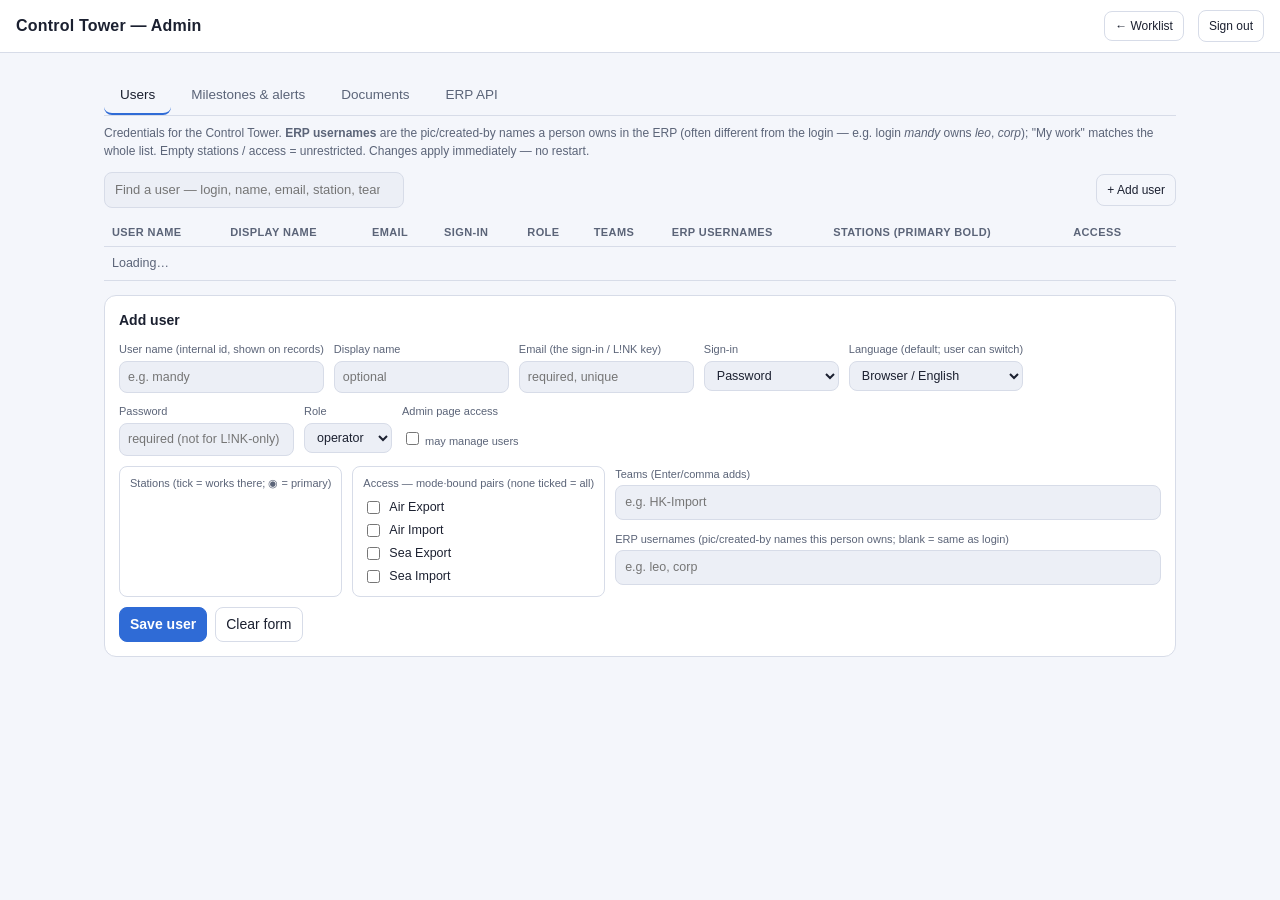
==== admin-ops.html @ be098634 "i18n: English + Simplified Chinese + Japanese UI; always-on ERP doc upload Add a no-build-step local" ====
<!doctype html>
<html lang="en">
<head>
<meta charset="utf-8">
<meta name="viewport" content="width=device-width,initial-scale=1">
<title>Admin — Control Tower</title>
<script>
// Apply the saved theme before paint (no flash). Absent = follow the device.
(function(){try{var t=localStorage.getItem('theme');if(t==='light'||t==='dark'){document.documentElement.setAttribute('data-theme',t);}}catch(e){}})();
</script>
<link rel="stylesheet" href="styles.css">
<style>
  .admwrap{max-width:1100px;margin:0 auto;padding:14px}
  table.usr{width:100%;border-collapse:collapse;font-size:12.5px;margin-top:10px}
  table.usr th{font-size:11px;text-transform:uppercase;letter-spacing:.4px;color:var(--mut);text-align:left;padding:6px 8px;border-bottom:1px solid var(--line)}
  table.usr td{padding:7px 8px;border-bottom:1px solid var(--line);vertical-align:top}
  table.usr tr:hover td{background:var(--panel2)}
  .tag{display:inline-block;border:1px solid var(--line);border-radius:20px;padding:0 7px;font-size:10.5px;color:var(--mut);margin:1px 2px 1px 0;white-space:nowrap}
  .tag.acc{color:var(--accent);border-color:var(--accent)}
  .tag.erp{color:var(--a);border-color:var(--a)}
  .editor{background:var(--panel);border:1px solid var(--line);border-radius:12px;padding:14px;margin-top:14px}
  .editor h3{margin:0 0 10px;font-size:14px}
  .frow{display:flex;gap:10px;flex-wrap:wrap;margin-bottom:10px}
  .fcol{display:flex;flex-direction:column;gap:3px}
  .fcol label{font-size:11px;color:var(--mut)}
  .fcol input,.fcol select{font-size:12.5px;padding:6px 8px}
  .grp{border:1px solid var(--line);border-radius:8px;padding:8px 10px;min-width:200px}
  .grp .gh{font-size:11px;color:var(--mut);margin-bottom:5px}
  .grp label.ck{display:flex;align-items:center;gap:6px;font-size:12.5px;padding:2px 0;cursor:pointer}
  .grp .prim{margin-left:auto;display:flex;align-items:center;gap:3px;font-size:10.5px;color:var(--mut)}
  .tagsin{display:flex;flex-wrap:wrap;gap:4px;align-items:center;border:1px solid var(--line);border-radius:8px;background:var(--panel2);padding:4px 6px;min-width:240px}
  .tagsin input{border:0;background:transparent;padding:3px;min-width:90px;flex:1}
  .tagsin .pchip .x{cursor:pointer}
  .hint{font-size:11px;color:var(--mut)}
  .warn{color:var(--a);font-size:11.5px}
  .errline{color:var(--r);font-size:12.5px;min-height:16px;margin-top:8px}
  .okline{color:var(--g);font-size:12.5px}
  .bar{display:flex;gap:8px;margin-top:10px;align-items:center}
  .rowact button{font-size:11px;padding:2px 8px}
  .tabbar{display:flex;gap:4px;border-bottom:1px solid var(--line);margin-top:10px}
  .tabbtn{background:transparent;border:0;border-bottom:2px solid transparent;color:var(--mut);padding:8px 16px;font-size:13.5px;cursor:pointer}
  .tabbtn:hover{color:var(--ink)}
  .tabbtn.on{color:var(--ink);border-bottom-color:var(--accent)}
  .toolbar{display:flex;align-items:center;gap:12px;margin:12px 0 2px;flex-wrap:wrap}
  .toolbar input{font-size:13px;padding:7px 10px;min-width:300px}
  .toolbar .count{font-size:12px;color:var(--mut)}
</style>
</head>
<body>
<header>
  <h1 id="appName">Control Tower — Admin</h1>
  <span class="spacer"></span>
  <span class="muted" id="whoami" style="font-size:12px"></span>
  <a href="index.html" class="ghost" style="text-decoration:none;border:1px solid var(--line);border-radius:8px;padding:5px 10px;font-size:12px;color:var(--ink)">← Worklist</a>
  <button class="ghost" id="logoutBtn" style="font-size:12px">Sign out</button>
</header>
<div class="admwrap">
  <div class="tabbar">
    <button class="tabbtn on" data-tab="users">Users</button>
    <button class="tabbtn" data-tab="milestones">Milestones &amp; alerts</button>
    <button class="tabbtn" data-tab="documents">Documents</button>
    <button class="tabbtn" data-tab="erp">ERP API</button>
  </div>

  <section id="tab-users" class="tabpane">
  <div class="muted" style="font-size:12px;margin-top:8px">
    Credentials for the Control Tower. <b>ERP usernames</b> are the pic/created-by names a person owns in the ERP
    (often different from the login — e.g. login <i>mandy</i> owns <i>leo</i>, <i>corp</i>); "My work" matches the whole list.
    Empty stations / access = unrestricted. Changes apply immediately — no restart.
  </div>
  <div class="toolbar">
    <input id="usrSearch" type="search" autocomplete="off" placeholder="Find a user — login, name, email, station, team, ERP name…">
    <span class="count" id="usrCount"></span>
    <button class="ghost" id="addUserBtn" style="font-size:12px;margin-left:auto">+ Add user</button>
  </div>
  <table class="usr" id="usrTable">
    <thead><tr>
      <th>User name</th><th>Display name</th><th>Email</th><th>Sign-in</th><th>Role</th><th>Teams</th>
      <th>ERP usernames</th><th>Stations (primary bold)</th><th>Access</th><th></th>
    </tr></thead>
    <tbody id="usrBody"><tr><td colspan="10" class="muted">Loading…</td></tr></tbody>
  </table>

  <div class="editor" id="editor">
    <h3 id="edTitle">Add user</h3>
    <div class="frow">
      <div class="fcol"><label>User name <span class="hint">(internal id, shown on records)</span></label><input id="fUser" autocomplete="off" placeholder="e.g. mandy"></div>
      <div class="fcol"><label>Display name</label><input id="fDisp" autocomplete="off" placeholder="optional"></div>
      <div class="fcol"><label>Email <span class="hint">(the sign-in / L!NK key)</span></label><input id="fEmail" type="email" autocomplete="off" placeholder="required, unique"></div>
      <div class="fcol"><label>Sign-in</label>
        <select id="fAuth"><option value="local">Password</option><option value="swivel">SWIVEL L!NK</option><option value="both">Password + L!NK</option></select>
      </div>
      <div class="fcol"><label>Language <span class="hint">(default; user can switch)</span></label>
        <select id="fLang"><option value="">Browser / English</option><option value="en">English</option><option value="zh-Hans">中文 (Simplified)</option><option value="ja">日本語</option></select>
      </div>
      <div class="fcol"><label>Password</label><input id="fPwd" type="password" autocomplete="new-password" placeholder="required (not for L!NK-only)"></div>
      <div class="fcol"><label>Role</label>
        <select id="fRole"><option value="operator">operator</option><option value="manager">manager</option><option value="admin">admin</option></select>
      </div>
      <div class="fcol"><label>Admin page access</label><label class="ck" style="margin-top:6px"><input type="checkbox" id="fAdmin"> may manage users</label></div>
    </div>
    <div class="frow">
      <div class="grp" id="gStations"><div class="gh">Stations (tick = works there; ◉ = primary)</div></div>
      <div class="grp"><div class="gh">Access — mode·bound pairs <span class="hint">(none ticked = all)</span></div>
        <label class="ck"><input type="checkbox" class="acc" value="Air-Export"> Air Export</label>
        <label class="ck"><input type="checkbox" class="acc" value="Air-Import"> Air Import</label>
        <label class="ck"><input type="checkbox" class="acc" value="Sea-Export"> Sea Export</label>
        <label class="ck"><input type="checkbox" class="acc" value="Sea-Import"> Sea Import</label>
      </div>
      <div class="fcol" style="flex:1;min-width:260px">
        <label>Teams <span class="hint">(Enter/comma adds)</span></label>
        <div class="tagsin" id="tTeams"><input placeholder="e.g. HK-Import"></div>
        <label style="margin-top:8px">ERP usernames <span class="hint">(pic/created-by names this person owns; blank = same as login)</span></label>
        <div class="tagsin" id="tErp"><input placeholder="e.g. leo, corp"></div>
        <div class="warn" id="erpWarn"></div>
      </div>
    </div>
    <div class="bar">
      <button class="primary" id="saveBtn">Save user</button>
      <button class="ghost" id="resetBtn">Clear form</button>
      <span class="errline" id="edErr"></span>
    </div>
  </div>
  </section>

  <section id="tab-milestones" class="tabpane" style="display:none">
  <div class="editor" id="msSection">
    <h3>Milestones &amp; alerts</h3>
    <div class="muted" style="font-size:12px;margin-bottom:8px">
      These definitions drive the traffic lights (Green / Amber / Red) every operator sees on the worklist and
      shipment drawer — the <b>Alert timing</b> decides when a pending milestone turns Amber/Red.
      <b>baseline</b> = expected window from 3-yr lane history; <b>fixed</b> = a hard offset from an anchor
      date field (e.g. 3 days before <i>onboard1</i>); <b>none</b> = no time alert (Green until missed outright).
      Changes apply to each shipment at its <b>next evaluation run</b> (Air ~2 h, Sea 3×/day, or a manual
      <code>seed-alerts.ps1</code> re-run) — already-painted lights update then, for all users.
    </div>
    <div class="frow">
      <div class="fcol"><label>Mode</label>
        <select id="msfMode"><option value="">All</option><option>Sea</option><option>Air</option></select></div>
      <div class="fcol"><label>Bound</label>
        <select id="msfBound"><option value="">All</option><option>Export</option><option>Import</option></select></div>
    </div>
    <table class="usr" id="msTable">
      <thead><tr>
        <th>Seq</th><th>Code</th><th>Name</th><th>Mode</th><th>Bound</th><th>Phase</th><th>Alert timing</th><th>Active</th><th></th>
      </tr></thead>
      <tbody id="msBody"><tr><td colspan="9" class="muted">Loading…</td></tr></tbody>
    </table>

    <div class="editor" style="margin-top:12px" id="msEditor">
      <h3 id="msTitle">Add milestone</h3>
      <div class="frow">
        <div class="fcol"><label>Code</label><input id="mCode" autocomplete="off" placeholder="e.g. M5, A3" style="width:90px"></div>
        <div class="fcol"><label>Bound</label><select id="mBound"><option>Export</option><option>Import</option></select></div>
        <div class="fcol"><label>Mode</label><select id="mMode"><option>Sea</option><option>Air</option><option>Both</option></select></div>
        <div class="fcol" style="flex:1;min-width:200px"><label>Name (shown to operators)</label><input id="mName" autocomplete="off" placeholder="e.g. Customs Clearance"></div>
        <div class="fcol"><label>Seq</label><input id="mSeq" autocomplete="off" placeholder="1" style="width:60px"></div>
        <div class="fcol"><label>Phase anchor</label>
          <select id="mAnchor"><option>booking</option><option>etd</option><option>atd</option><option>eta</option><option>delivery</option></select></div>
        <div class="fcol"><label>Active</label><label class="ck" style="margin-top:6px"><input type="checkbox" id="mActive" checked> evaluated</label></div>
      </div>
      <div class="frow">
        <div class="fcol"><label>Alert timing</label>
          <select id="mSlaType"><option value="baseline">baseline (lane history)</option><option value="fixed">fixed offset</option><option value="none">none</option></select></div>
        <div class="fcol msfix"><label>Offset</label><input id="mOffVal" autocomplete="off" placeholder="3" style="width:60px"></div>
        <div class="fcol msfix"><label>Unit</label><select id="mOffUnit"><option>day</option><option>hour</option></select></div>
        <div class="fcol msfix"><label>Direction</label><select id="mDir"><option>before</option><option>after</option></select></div>
        <div class="fcol msfix"><label>Anchor field</label><input id="mSlaAnchor" autocomplete="off" placeholder="e.g. atd_date, onboard1"></div>
      </div>
      <div class="frow">
        <div class="fcol" style="flex:1;min-width:300px"><label>Qualify rule (JSON — when this milestone applies; blank = always)</label>
          <textarea id="mQual" rows="2" spellcheck="false" style="font-family:monospace;font-size:11.5px"></textarea></div>
        <div class="fcol" style="flex:1;min-width:300px"><label>Complete rule (JSON — what auto-closes it; blank = evidence only)</label>
          <textarea id="mComp" rows="2" spellcheck="false" style="font-family:monospace;font-size:11.5px"></textarea></div>
      </div>
      <div class="hint">Rule JSON: <code>{"op":"AND|OR","conds":[{"kind":"field_notnull","field":"…"} | {"kind":"field_eq","field":"…","value":"…"} | {"kind":"field_in","field":"…","set":[…]} | {"kind":"evidence"} | {"kind":"mode_eq","value":"Sea"}]}</code> — leave unchanged unless you know the ERP columns.</div>
      <div class="bar">
        <button class="primary" id="msSaveBtn">Save milestone</button>
        <button class="ghost" id="msResetBtn">Clear form</button>
        <span class="errline" id="msErr"></span>
      </div>
    </div>
  </div>
  </section>

  <section id="tab-documents" class="tabpane" style="display:none">
  <div class="editor" id="docSection">
    <h3>Documents &amp; alerts</h3>
    <div class="muted" style="font-size:12px;margin-bottom:8px">
      Each row is an <b>ERP document type</b> that, when uploaded against a shipment, clears a milestone alert.
      The <b>Document type</b> must match the <b>ERP Document Type code exactly</b> (e.g. <code>BOOKING</code>,
      <code>HBL</code>, <code>INVOICE</code>) — it is sent verbatim to the ERP on upload, and it is the value
      shown in the worklist drawer's <i>Upload</i> dropdown. <b>Clears milestone</b> is which alert turns green.
      Changes apply immediately — no restart.
    </div>
    <table class="usr" id="docTable">
      <thead><tr>
        <th>Document type (ERP code)</th><th>Clears milestone</th><th>Bound</th><th>Module</th><th>Active</th><th></th>
      </tr></thead>
      <tbody id="docBody"><tr><td colspan="6" class="muted">Loading…</td></tr></tbody>
    </table>

    <div class="editor" style="margin-top:12px" id="docEditor">
      <h3 id="docTitle">Add document type</h3>
      <div class="frow">
        <div class="fcol" style="min-width:220px"><label>Document type (must match the ERP code)</label><input id="dDoctype" autocomplete="off" placeholder="e.g. BOOKING, HBL, INVOICE"></div>
        <div class="fcol" style="min-width:260px"><label>Clears milestone</label><select id="dMilestone"></select></div>
        <div class="fcol"><label>Module</label><select id="dModule"><option value="">any</option><option>SEA</option><option>AIR</option></select></div>
        <div class="fcol"><label>Active</label><label class="ck" style="margin-top:6px"><input type="checkbox" id="dActive" checked> in use</label></div>
      </div>
      <div class="hint">The milestone list is bound to the alert you pick (its bound — Export/Import — is taken from the milestone).</div>
      <div class="bar">
        <button class="primary" id="docSaveBtn">Save document type</button>
        <button class="ghost" id="docResetBtn">Clear form</button>
        <span class="errline" id="docErr"></span>
      </div>
    </div>
  </div>
  </section>

  <section id="tab-erp" class="tabpane" style="display:none">
  <div class="editor" id="erpSection">
    <h3>ERP API identity</h3>
    <div class="muted" style="font-size:12px;margin-bottom:8px">
      Codes sent to the Swivel ERP on every <b>Save data to ERP</b> / document call.
      <b>Party group code</b> is the company/customer code (e.g. <code>DEV</code>) — required by the ERP.
      <b>Forwarder code</b> is the office <i>owncode</i> the data belongs to (where it goes, e.g. <code>S0001</code>=HKG);
      this is the fallback — each station's real owncode is resolved automatically from the ERP when available.
      The bearer token is <b>not</b> here (it stays in the server config). Changes apply immediately — no restart.
    </div>
    <div class="frow">
      <div class="fcol" style="min-width:200px"><label>Party group code (company)</label><input id="ePartyGroup" autocomplete="off" placeholder="e.g. DEV"></div>
      <div class="fcol" style="min-width:240px"><label>Forwarder code (fallback owncode)</label><input id="eForwarder" autocomplete="off" placeholder="e.g. S0001"></div>
    </div>
    <div class="bar">
      <button class="primary" id="erpSaveBtn">Save ERP settings</button>
      <span class="errline" id="erpErr"></span>
    </div>
  </div>
  </section>
</div>
<script>
'use strict';
const $ = s => document.querySelector(s);
const esc = s => ('' + (s ?? '')).replace(/[&<>"]/g, m => ({ '&': '&amp;', '<': '&lt;', '>': '&gt;', '"': '&quot;' }[m]));
const arr = v => Array.isArray(v) ? v : (v == null ? [] : [v]);
let ME = null, USERS = [], STATIONS = [], editing = '';

async function api(path, opts) {
  opts = opts || {}; opts.cache = 'no-store';
  if (opts.body && typeof opts.body !== 'string') { opts.body = JSON.stringify(opts.body); opts.headers = Object.assign({ 'Content-Type': 'application/json' }, opts.headers || {}); }
  const r = await fetch(path, opts);
  if (r.status === 401) { location.href = 'login.html'; return new Promise(() => {}); }
  return r.json();
}

// tags input: chips + free-text entry (Enter / comma); returns current values via .get()
function tagsInput(rootSel, onChange) {
  const root = $(rootSel), inp = root.querySelector('input');
  let vals = [];
  const draw = () => {
    root.querySelectorAll('.pchip').forEach(c => c.remove());
    vals.forEach(v => {
      const ch = document.createElement('span'); ch.className = 'pchip'; ch.innerHTML = esc(v) + '<span class="x" title="remove">✕</span>';
      ch.querySelector('.x').onclick = () => { vals = vals.filter(x => x !== v); draw(); if (onChange) onChange(); };
      root.insertBefore(ch, inp);
    });
  };
  const add = raw => { raw.split(',').forEach(t => { t = t.trim(); if (t && !vals.some(v => v.toLowerCase() === t.toLowerCase())) vals.push(t); }); inp.value = ''; draw(); if (onChange) onChange(); };
  inp.addEventListener('keydown', e => {
    if (e.key === 'Enter' || e.key === ',') { e.preventDefault(); add(inp.value); }
    else if (e.key === 'Backspace' && !inp.value && vals.length) { vals = vals.slice(0, -1); draw(); if (onChange) onChange(); }
  });
  inp.addEventListener('blur', () => { if (inp.value.trim()) add(inp.value); });
  return { get: () => vals.slice(), set: v => { vals = arr(v).slice(); draw(); } };
}
let tTeams, tErp;

function buildStations() {
  const g = $('#gStations');
  g.querySelectorAll('label.ck').forEach(l => l.remove());
  STATIONS.forEach(s => {
    const l = document.createElement('label'); l.className = 'ck';
    l.innerHTML = '<input type="checkbox" class="stck" value="' + esc(s.code) + '"> ' + esc(s.code) + ' · ' + esc(s.name || s.code) +
      '<span class="prim"><input type="radio" name="prim" value="' + esc(s.code) + '" disabled> primary</span>';
    g.appendChild(l);
    const ck = l.querySelector('.stck'), rd = l.querySelector('input[type=radio]');
    ck.onchange = () => {
      rd.disabled = !ck.checked;
      if (!ck.checked && rd.checked) { rd.checked = false; const first = g.querySelector('.stck:checked'); if (first) g.querySelector('input[type=radio][value="' + first.value + '"]').checked = true; }
      if (ck.checked && !g.querySelector('input[type=radio]:checked')) rd.checked = true;
    };
  });
}
function pickedStations() { return [...document.querySelectorAll('#gStations .stck:checked')].map(c => c.value); }
function pickedPrimary() { const r = document.querySelector('#gStations input[type=radio]:checked'); return r ? r.value : ''; }
function pickedAccess() { return [...document.querySelectorAll('.acc:checked')].map(c => c.value); }

function warnDupErp() {
  const mine = tErp.get().map(v => v.toLowerCase());
  const clashes = [];
  USERS.forEach(u => { if (u.username === editing) return;
    arr(u.erpUsers).forEach(a => { if (mine.includes(('' + a).toLowerCase())) clashes.push(a + ' (→ ' + u.username + ')'); }); });
  $('#erpWarn').textContent = clashes.length ? '⚠ already claimed: ' + clashes.join(', ') + ' — both users will see those shipments' : '';
}

function fillForm(u) {
  editing = u ? u.username : '';
  $('#edTitle').textContent = u ? 'Edit user — ' + u.username : 'Add user';
  $('#fUser').value = u ? u.username : ''; $('#fUser').disabled = !!u;
  $('#fDisp').value = u ? (u.displayName || '') : '';
  $('#fEmail').value = u ? (u.email || '') : '';
  $('#fAuth').value = u ? (u.authProvider || 'local') : 'local';
  $('#fLang').value = u ? (u.language || '') : '';
  $('#fPwd').value = ''; $('#fPwd').placeholder = u ? 'leave blank to keep' : 'required (not for L!NK-only)';
  $('#fRole').value = u ? (u.role || 'operator') : 'operator';
  $('#fAdmin').checked = u ? !!u.admin : false;
  document.querySelectorAll('#gStations .stck').forEach(c => { c.checked = u ? arr(u.stations).includes(c.value) : false; c.dispatchEvent(new Event('change')); });
  const prim = u ? (u.primaryStation || '') : '';
  document.querySelectorAll('#gStations input[type=radio]').forEach(r => { r.checked = (r.value === prim) && !r.disabled; });
  document.querySelectorAll('.acc').forEach(c => c.checked = u ? arr(u.access).includes(c.value) : false);
  tTeams.set(u ? arr(u.teams) : []);
  tErp.set(u ? arr(u.erpUsers) : []);
  warnDupErp(); $('#edErr').textContent = '';
}

function userMatches(u, q) {
  return [u.username, u.displayName, u.email, u.role, u.primaryStation]
    .concat(arr(u.stations), arr(u.teams), arr(u.erpUsers))
    .some(v => ('' + (v || '')).toLowerCase().includes(q));
}
function renderTable() {
  const tb = $('#usrBody'); tb.innerHTML = '';
  const q = ($('#usrSearch').value || '').trim().toLowerCase();
  const rows = q ? USERS.filter(u => userMatches(u, q)) : USERS;
  $('#usrCount').textContent = !USERS.length ? '' : (q ? rows.length + ' of ' + USERS.length + ' users' : USERS.length + ' user' + (USERS.length === 1 ? '' : 's'));
  if (!USERS.length) { tb.innerHTML = '<tr><td colspan="10" class="muted">No users yet — add the first (admin) user below.</td></tr>'; return; }
  if (!rows.length) { tb.innerHTML = '<tr><td colspan="10" class="muted">No users match “' + esc(q) + '”.</td></tr>'; return; }
  rows.forEach(u => {
    const tr = document.createElement('tr');
    const sts = arr(u.stations).map(s => s === u.primaryStation ? '<b>' + esc(s) + '</b>' : esc(s)).join(' · ') || '<span class="muted">all</span>';
    const acc = arr(u.access).map(a => '<span class="tag acc">' + esc(a) + '</span>').join('') || '<span class="muted">all</span>';
    const tms = arr(u.teams).map(t => '<span class="tag">' + esc(t) + '</span>').join('') || '—';
    const erp = arr(u.erpUsers).map(t => '<span class="tag erp">' + esc(t) + '</span>').join('') || '<span class="muted">= login</span>';
    const ap = (u.authProvider || 'local'); const apLbl = ap === 'swivel' ? 'L!NK' : (ap === 'both' ? 'Pwd+L!NK' : 'Password');
    tr.innerHTML = '<td><b>' + esc(u.username) + '</b>' + (u.admin ? ' <span class="tag acc">admin-ui</span>' : '') + '</td>' +
      '<td>' + esc(u.displayName || '') + '</td><td>' + esc(u.email || '') + '</td>' +
      '<td><span class="tag">' + esc(apLbl) + '</span></td><td>' + esc(u.role || '') + '</td>' +
      '<td>' + tms + '</td><td>' + erp + '</td><td>' + sts + '</td><td>' + acc + '</td>' +
      '<td class="rowact"><button class="ghost ed">Edit</button> <button class="ghost del">Delete</button></td>';
    tr.querySelector('.ed').onclick = () => { fillForm(u); $('#editor').scrollIntoView({ behavior: 'smooth' }); };
    tr.querySelector('.del').onclick = async () => {
      if (!confirm('Delete user "' + u.username + '"?')) return;
      const r = await api('/api-ops/admin/user-delete', { method: 'POST', body: { username: u.username } });
      if (r.error) { $('#edErr').textContent = r.error; return; }
      load();
    };
    tb.appendChild(tr);
  });
}

async function save() {
  $('#edErr').textContent = '';
  const body = {
    username: $('#fUser').value.trim(), displayName: $('#fDisp').value.trim(), email: $('#fEmail').value.trim(),
    password: $('#fPwd').value, role: $('#fRole').value, admin: $('#fAdmin').checked, authProvider: $('#fAuth').value, language: $('#fLang').value,
    teams: tTeams.get(), stations: pickedStations(), primaryStation: pickedPrimary(),
    access: pickedAccess(), erpUsers: tErp.get()
  };
  if (!body.username) { $('#edErr').textContent = 'User name required'; return; }
  if (!body.email) { $('#edErr').textContent = 'Email required (it is the sign-in key)'; return; }
  const r = await api('/api-ops/admin/users', { method: 'POST', body });
  if (r.error) { $('#edErr').textContent = r.error; return; }
  $('#edErr').innerHTML = '<span class="okline">✓ saved</span>';
  fillForm(null); load();
}

async function load() {
  const d = await api('/api-ops/admin/users');
  if (d.error) { $('#usrBody').innerHTML = '<tr><td colspan="10" class="muted">' + esc(d.error) + '</td></tr>'; return; }
  USERS = arr(d.users); renderTable(); warnDupErp();
}

function switchTab(name) {
  document.querySelectorAll('.tabpane').forEach(p => p.style.display = (p.id === 'tab-' + name) ? '' : 'none');
  document.querySelectorAll('.tabbtn').forEach(b => b.classList.toggle('on', b.dataset.tab === name));
}

/* ---------- ERP API identity (erp-api-map.json scalars) ---------- */
async function loadErp() {
  const d = await api('/api-ops/admin/erp-settings');
  if (d.error) { $('#erpErr').textContent = d.error; return; }
  $('#ePartyGroup').value = d.partyGroupCode || '';
  $('#eForwarder').value = d.forwarderCode || '';
}
async function saveErp() {
  $('#erpErr').textContent = '';
  const body = { partyGroupCode: $('#ePartyGroup').value.trim(), forwarderCode: $('#eForwarder').value.trim() };
  if (!body.partyGroupCode) { $('#erpErr').textContent = 'Party group code is required.'; return; }
  const r = await api('/api-ops/admin/erp-settings', { method: 'POST', body });
  if (r.error) { $('#erpErr').textContent = r.error; return; }
  $('#erpErr').innerHTML = '<span class="okline">✓ saved</span>';
}

/* ---------- milestones & alerts (milestone_def editor) ---------- */
let MS = [], msEditing = null;   // msEditing = {code,bound} when editing an existing row

function slaText(m) {
  if (m.sla_type === 'fixed') return (m.sla_offset_val || '?') + ' ' + (m.sla_offset_unit || 'day') + '(s) ' + (m.sla_direction || '') + ' ' + (m.sla_anchor || '');
  if (m.sla_type === 'none') return 'none';
  return 'baseline (lane history)';
}
function syncSlaFields() {
  const fixed = $('#mSlaType').value === 'fixed';
  document.querySelectorAll('.msfix').forEach(c => c.style.display = fixed ? '' : 'none');
}
function renderMsTable() {
  const tb = $('#msBody'); tb.innerHTML = '';
  const fm = $('#msfMode').value, fb = $('#msfBound').value;
  const rows = MS.filter(m => (!fm || m.mode === fm || m.mode === 'Both') && (!fb || m.bound === fb));
  if (!rows.length) { tb.innerHTML = '<tr><td colspan="9" class="muted">No milestones' + (MS.length ? ' match the filter' : ' yet — run seed-milestone-config.ps1 or add one below') + '.</td></tr>'; return; }
  rows.forEach(m => {
    const tr = document.createElement('tr');
    tr.innerHTML = '<td>' + m.seq + '</td><td><b>' + esc(m.milestone_code) + '</b></td><td>' + esc(m.name) + '</td>' +
      '<td>' + esc(m.mode) + '</td><td>' + esc(m.bound) + '</td><td>' + esc(m.phase_anchor) + '</td>' +
      '<td>' + esc(slaText(m)) + '</td>' +
      '<td>' + (m.active ? '✓' : '<span class="muted">off</span>') + '</td>' +
      '<td class="rowact"><button class="ghost ed">Edit</button> <button class="ghost del">Delete</button></td>';
    tr.querySelector('.ed').onclick = () => { fillMsForm(m); $('#msEditor').scrollIntoView({ behavior: 'smooth' }); };
    tr.querySelector('.del').onclick = async () => {
      if (!confirm('Delete milestone ' + m.milestone_code + ' (' + m.bound + ')? Shipments stop tracking it at their next evaluation.')) return;
      const r = await api('/api-ops/admin/milestone-delete', { method: 'POST', body: { code: m.milestone_code, bound: m.bound } });
      if (r.error) { $('#msErr').textContent = r.error; return; }
      loadMs();
    };
    tb.appendChild(tr);
  });
}
function fillMsForm(m) {
  msEditing = m ? { code: m.milestone_code, bound: m.bound } : null;
  $('#msTitle').textContent = m ? 'Edit milestone — ' + m.milestone_code + ' (' + m.bound + ')' : 'Add milestone';
  $('#mCode').value = m ? m.milestone_code : ''; $('#mCode').disabled = !!m;
  $('#mBound').value = m ? m.bound : 'Export'; $('#mBound').disabled = !!m;
  $('#mMode').value = m ? (m.mode || 'Sea') : 'Sea';
  $('#mName').value = m ? (m.name || '') : '';
  $('#mSeq').value = m ? m.seq : '';
  $('#mAnchor').value = m ? (m.phase_anchor || 'etd') : 'etd';
  $('#mActive').checked = m ? !!m.active : true;
  $('#mSlaType').value = m ? (m.sla_type || 'baseline') : 'baseline';
  $('#mOffVal').value = m && m.sla_offset_val != null ? m.sla_offset_val : '';
  $('#mOffUnit').value = m && m.sla_offset_unit ? m.sla_offset_unit : 'day';
  $('#mDir').value = m && m.sla_direction ? m.sla_direction : 'before';
  $('#mSlaAnchor').value = m && m.sla_anchor ? m.sla_anchor : '';
  $('#mQual').value = m ? (m.qualify_rule || '') : '';
  $('#mComp').value = m ? (m.complete_rule || '') : '';
  syncSlaFields(); $('#msErr').textContent = '';
}
async function saveMs() {
  $('#msErr').textContent = '';
  const body = {
    code: $('#mCode').value.trim(), bound: $('#mBound').value, mode: $('#mMode').value,
    name: $('#mName').value.trim(), seq: $('#mSeq').value.trim(), anchor: $('#mAnchor').value,
    slaType: $('#mSlaType').value, slaOffsetVal: $('#mOffVal').value.trim(), slaOffsetUnit: $('#mOffUnit').value,
    slaDirection: $('#mDir').value, slaAnchor: $('#mSlaAnchor').value.trim(),
    qualifyRule: $('#mQual').value.trim(), completeRule: $('#mComp').value.trim(),
    active: $('#mActive').checked
  };
  if (!body.code) { $('#msErr').textContent = 'Code required'; return; }
  if (!body.name) { $('#msErr').textContent = 'Name required'; return; }
  const r = await api('/api-ops/admin/milestones', { method: 'POST', body });
  if (r.error) { $('#msErr').textContent = r.error; return; }
  $('#msErr').innerHTML = '<span class="okline">✓ saved — applies at the next evaluation run</span>';
  fillMsForm(null); loadMs();
}
async function loadMs() {
  const d = await api('/api-ops/admin/milestones');
  if (d.error) { $('#msBody').innerHTML = '<tr><td colspan="9" class="muted">' + esc(d.error) + '</td></tr>'; return; }
  MS = arr(d.milestones); renderMsTable();
}

/* ---------- documents (milestone_evidence_map pic_doctype editor) ---------- */
let DOCS = [], DOCMS = [], docEditing = 0;   // docEditing = row id when editing an existing doc type

function docMsLabel(m) { return m.milestone_code + ' · ' + (m.bound || '') + (m.mode && m.mode !== 'Both' ? ' · ' + m.mode : '') + ' — ' + (m.name || ''); }
function fillDocMsOptions() {
  const sel = $('#dMilestone'); sel.innerHTML = '';
  DOCMS.forEach(m => { const o = document.createElement('option'); o.value = m.milestone_code + '|' + m.bound; o.textContent = docMsLabel(m); sel.appendChild(o); });
}
function renderDocTable() {
  const tb = $('#docBody'); tb.innerHTML = '';
  if (!DOCS.length) { tb.innerHTML = '<tr><td colspan="6" class="muted">No document types yet — add one below so operators can upload it to clear an alert.</td></tr>'; return; }
  DOCS.forEach(d => {
    const m = DOCMS.find(x => x.milestone_code === d.milestone_code && x.bound === d.bound);
    const tr = document.createElement('tr');
    tr.innerHTML = '<td><b>' + esc(d.match_value) + '</b></td>' +
      '<td>' + esc(d.milestone_code) + (m ? ' · ' + esc(m.name) : '') + '</td>' +
      '<td>' + esc(d.bound) + '</td>' +
      '<td>' + (d.module_match ? esc(d.module_match) : '<span class="muted">any</span>') + '</td>' +
      '<td>' + (d.active ? '✓' : '<span class="muted">off</span>') + '</td>' +
      '<td class="rowact"><button class="ghost ed">Edit</button> <button class="ghost del">Delete</button></td>';
    tr.querySelector('.ed').onclick = () => { fillDocForm(d); $('#docEditor').scrollIntoView({ behavior: 'smooth' }); };
    tr.querySelector('.del').onclick = async () => {
      if (!confirm('Delete document type "' + d.match_value + '"? Uploading it will no longer clear ' + d.milestone_code + '.')) return;
      const r = await api('/api-ops/admin/evidence-delete', { method: 'POST', body: { id: d.id } });
      if (r.error) { $('#docErr').textContent = r.error; return; }
      loadDocs();
    };
    tb.appendChild(tr);
  });
}
function fillDocForm(d) {
  docEditing = d ? d.id : 0;
  $('#docTitle').textContent = d ? 'Edit document type — ' + d.match_value : 'Add document type';
  $('#dDoctype').value = d ? d.match_value : '';
  if (d) $('#dMilestone').value = d.milestone_code + '|' + d.bound;
  else if ($('#dMilestone').options.length) $('#dMilestone').selectedIndex = 0;
  $('#dModule').value = d ? (d.module_match || '') : '';
  $('#dActive').checked = d ? !!d.active : true;
  $('#docErr').textContent = '';
}
async function saveDoc() {
  $('#docErr').textContent = '';
  const sel = $('#dMilestone').value;
  if (!sel) { $('#docErr').textContent = 'Pick a milestone first'; return; }
  const parts = sel.split('|');
  const body = { id: docEditing || 0, doctype: $('#dDoctype').value.trim(), milestone_code: parts[0], bound: parts[1], module: $('#dModule').value, active: $('#dActive').checked };
  if (!body.doctype) { $('#docErr').textContent = 'Document type required'; return; }
  const r = await api('/api-ops/admin/evidence', { method: 'POST', body });
  if (r.error) { $('#docErr').textContent = r.error; return; }
  $('#docErr').innerHTML = '<span class="okline">✓ saved</span>';
  fillDocForm(null); loadDocs();
}
async function loadDocs() {
  const d = await api('/api-ops/admin/evidence');
  if (d.error) { $('#docBody').innerHTML = '<tr><td colspan="6" class="muted">' + esc(d.error) + '</td></tr>'; return; }
  DOCS = arr(d.docs); DOCMS = arr(d.milestones); fillDocMsOptions(); renderDocTable();
}

(async function init() {
  const me = await api('/api-ops/me');
  if (me.authOn && !me.admin) { document.body.innerHTML = '<div style="padding:40px;font-family:sans-serif">Admin only. <a href="index.html">← back to the worklist</a></div>'; return; }
  $('#whoami').textContent = (me.displayName || me.username || '') + (me.role ? ' · ' + me.role : '');
  $('#logoutBtn').onclick = async () => { await fetch('/api-ops/logout', { method: 'POST' }); location.href = 'login.html'; };
  try { const c = await api('/api-ops/config'); STATIONS = arr(c.stations); $('#appName').textContent = (c.appName || 'Control Tower') + ' — Admin'; } catch (e) {}
  buildStations();
  tTeams = tagsInput('#tTeams');
  tErp = tagsInput('#tErp', warnDupErp);
  document.querySelectorAll('.tabbtn').forEach(b => b.onclick = () => switchTab(b.dataset.tab));
  $('#usrSearch').oninput = renderTable;
  $('#addUserBtn').onclick = () => { fillForm(null); $('#editor').scrollIntoView({ behavior: 'smooth' }); };
  $('#saveBtn').onclick = save;
  $('#resetBtn').onclick = () => fillForm(null);
  fillForm(null);
  load();
  $('#msfMode').onchange = renderMsTable; $('#msfBound').onchange = renderMsTable;
  $('#mSlaType').onchange = syncSlaFields;
  $('#msSaveBtn').onclick = saveMs;
  $('#msResetBtn').onclick = () => fillMsForm(null);
  fillMsForm(null);
  loadMs();
  $('#docSaveBtn').onclick = saveDoc;
  $('#docResetBtn').onclick = () => fillDocForm(null);
  loadDocs();
  $('#erpSaveBtn').onclick = saveErp;
  loadErp();
})();
</script>
</body>
</html>
---- styles.css ----
/* Light is the default palette; dark applies via the OS preference (unless the user forced light)
   or an explicit data-theme="dark" on <html>. The theme toggle in the header writes that attribute. */
:root{
  --bg:#f4f6fb; --panel:#ffffff; --panel2:#eceff6; --line:#d7dce8; --ink:#1b2030; --mut:#5b6478;
  --g:#1f9d57; --a:#c77d12; --r:#cf3b36; --accent:#2f6bd6; --accent2:#6a5cf0;
}
@media (prefers-color-scheme:dark){
  :root:not([data-theme="light"]){
    --bg:#0f1220; --panel:#181c2e; --panel2:#1f2438; --line:#2a3050; --ink:#e8ebf5; --mut:#9aa3c0;
    --g:#2fbf71; --a:#f0a830; --r:#e0524e; --accent:#5b8def; --accent2:#7a6cf0;
  }
}
:root[data-theme="dark"]{
  --bg:#0f1220; --panel:#181c2e; --panel2:#1f2438; --line:#2a3050; --ink:#e8ebf5; --mut:#9aa3c0;
  --g:#2fbf71; --a:#f0a830; --r:#e0524e; --accent:#5b8def; --accent2:#7a6cf0;
}
*{box-sizing:border-box}
body{margin:0;font:14px/1.5 -apple-system,Segoe UI,Roboto,Helvetica,Arial,"Microsoft YaHei","PingFang SC","Hiragino Sans GB","Noto Sans CJK SC","Noto Sans SC",sans-serif;background:var(--bg);color:var(--ink)}
/* Language-specific font stacks (boot() sets <html lang>). Japanese kanji have different glyph shapes
   than Simplified Chinese, so prefer JP fonts when the UI language is Japanese. */
html[lang="ja"] body{font-family:-apple-system,Segoe UI,Roboto,Helvetica,Arial,"Yu Gothic","Meiryo","Hiragino Kaku Gothic ProN","Noto Sans JP","Noto Sans CJK JP",sans-serif}
html[lang="zh-Hans"] body{font-family:-apple-system,Segoe UI,Roboto,Helvetica,Arial,"Microsoft YaHei","PingFang SC","Hiragino Sans GB","Noto Sans CJK SC","Noto Sans SC",sans-serif}
header{display:flex;align-items:center;gap:14px;padding:10px 16px;background:var(--panel);border-bottom:1px solid var(--line);position:sticky;top:0;z-index:20}
header h1{font-size:16px;margin:0;font-weight:650;letter-spacing:.2px}
header .sub{color:var(--mut);font-size:12px}
.spacer{flex:1}
select,button,input,textarea{font:inherit;color:var(--ink);background:var(--panel2);border:1px solid var(--line);border-radius:8px;padding:6px 10px}
button{cursor:pointer}
button.primary{background:var(--accent);border-color:var(--accent);color:#fff;font-weight:600}
button.ghost{background:transparent}
button:hover{filter:brightness(1.08)}
.badge{display:inline-flex;min-width:18px;height:18px;padding:0 5px;align-items:center;justify-content:center;border-radius:9px;background:var(--r);color:#fff;font-size:11px;font-weight:700}
.wrap{display:grid;grid-template-columns:1fr 360px;gap:14px;padding:14px;max-width:1400px;margin:0 auto}
.col h2{font-size:13px;text-transform:uppercase;letter-spacing:.6px;color:var(--mut);margin:4px 2px 8px}
.lens{display:flex;gap:8px;align-items:center;margin-bottom:12px;flex-wrap:wrap}
.vctl{display:inline-flex;gap:8px;align-items:center;flex-wrap:wrap}
.vctl.hidden{display:none}
.lens .seg{display:flex;border:1px solid var(--line);border-radius:8px;overflow:hidden}
.lens .seg button{border:0;border-radius:0;background:transparent;padding:6px 12px}
.lens .seg button.on{background:var(--accent);color:#fff}
.lens .seg button.disabled{opacity:.35;cursor:not-allowed;text-decoration:line-through}
.filters{display:flex;gap:8px;align-items:center;flex-wrap:wrap;margin-bottom:12px}
.filters.hidden{display:none}
.filters .fl{display:inline-flex;align-items:center;gap:4px;color:var(--mut);font-size:12px}
.filters select{font-size:12px;padding:5px 8px;max-width:230px}
.filters .datebox{font-size:12px;padding:5px 8px;width:104px;font-variant-numeric:tabular-nums}
.datebox.bad{border-color:var(--r)}
.filters button{font-size:12px;padding:5px 10px}
.filters button.on{background:var(--accent);border-color:var(--accent);color:#fff;font-weight:600}
.filters button.iconbtn{font-size:15px;line-height:1;padding:5px 9px}
.combo{position:relative;display:inline-flex;align-items:center}
.combo input{font-size:12px;padding:5px 8px;min-width:210px}
.combo .combo-x{position:absolute;right:4px;border:0;background:transparent;padding:2px 6px;color:var(--mut);font-size:12px;cursor:pointer}
.combo .mention-pop{top:100%;left:0;margin-top:2px;min-width:260px;font-size:12px}
.combo .mention-pop .mut{color:var(--mut);font-size:11px}
.searchbox{display:inline-flex;align-items:center;gap:0}
.searchbox .sf{font-size:12px;padding:5px 6px;border-top-right-radius:0;border-bottom-right-radius:0;border-right:0;color:var(--mut)}
.searchbox .combo input{border-top-left-radius:0;border-bottom-left-radius:0}
.themebtn{font-size:12px;padding:5px 10px}
.bucket{margin-bottom:16px}
.bucket .bh{display:flex;align-items:center;gap:8px;margin:0 2px 6px;font-weight:650}
.bucket .bh .cnt{color:var(--mut);font-weight:400;font-size:12px}
.card{background:var(--panel);border:1px solid var(--line);border-left-width:4px;border-radius:10px;padding:10px 12px;margin-bottom:8px;cursor:pointer;transition:.12s}
.card:hover{background:var(--panel2)}
.card.G{border-left-color:var(--g)} .card.A{border-left-color:var(--a)} .card.R{border-left-color:var(--r)}
.card .top{display:flex;align-items:center;gap:8px}
.card .job{font-weight:650;letter-spacing:.2px}
.card .lane{color:var(--mut);font-size:12.5px}
.card .meta{display:flex;gap:10px;flex-wrap:wrap;color:var(--mut);font-size:12px;margin-top:4px}
.pill{display:inline-flex;align-items:center;gap:4px;padding:1px 7px;border-radius:20px;border:1px solid var(--line);font-size:11.5px}
/* RED = action-now (e.g. overdue ATD/departure): bolder outline so it draws the eye. Amber/green stay quiet. */
.pill.R{color:var(--r);border-color:var(--r);border-width:2px;font-weight:700} .pill.A{color:var(--a);border-color:var(--a)} .pill.G{color:var(--g);border-color:var(--g)}
.dot{width:9px;height:9px;border-radius:50%;display:inline-block}
.dot.G{background:var(--g)} .dot.A{background:var(--a)} .dot.R{background:var(--r)} .dot.x{background:#444b6e}
.note-ind{margin-left:auto;color:var(--accent);font-size:12px}
.card .cust{font-weight:600;font-size:13px;margin-top:3px}
.card .meta .cargo{color:var(--ink);font-weight:600}
.card .meta .mut{color:var(--mut)}
.chip{display:inline-flex;align-items:center;padding:1px 8px;border-radius:20px;font-size:11px;font-weight:600;border:1px solid var(--line)}
.chip.arrived{color:var(--g);border-color:var(--g)}
.chip.transit{color:var(--a);border-color:var(--a)}
.chip.plan{color:var(--mut)}
.chip.nospace{color:#fff;background:var(--r);border-color:var(--r)}
.chip.newbk{color:var(--accent);border-color:var(--accent);font-size:10px;padding:0 6px}
/* vessel/voyage grouping */
.vgroup{border:1px solid var(--line);border-radius:10px;margin-bottom:8px;overflow:hidden;background:var(--panel)}
.vhead{display:flex;align-items:center;gap:8px;padding:8px 10px;cursor:pointer;border-left:4px solid var(--line);background:var(--panel2)}
.vhead.R{border-left-color:var(--r)} .vhead.A{border-left-color:var(--a)} .vhead.G{border-left-color:var(--g)}
.vhead:hover{filter:brightness(1.07)}
.vtoggle{color:var(--mut);font-size:10px;width:12px;transition:.12s}
.vgroup.collapsed .vtoggle{transform:rotate(-90deg)}
.vname{font-weight:650;letter-spacing:.3px}
.vmeta{margin-left:auto;color:var(--mut);font-size:12px;white-space:nowrap}
.vgroup.collapsed .vlist{display:none}
.mcard{display:flex;flex-direction:column;gap:3px;padding:7px 10px 7px 14px;border-top:1px solid var(--line);cursor:pointer;font-size:12.5px}
.mcard:hover{background:var(--panel2)}
.mcard.R{box-shadow:inset 3px 0 0 var(--r)} .mcard.A{box-shadow:inset 3px 0 0 var(--a)}
.mcard .r1{display:flex;align-items:center;gap:9px}
.mcard .r2{color:var(--mut);font-size:11px;line-height:1.4;padding-left:1px}
.mref{font-weight:700;letter-spacing:.2px}
.minco{display:inline-flex;align-items:center;padding:0 6px;border-radius:20px;font-size:10px;font-weight:700;letter-spacing:.3px;border:1px solid var(--accent);color:var(--accent)}
.mjob{font-weight:600;letter-spacing:.2px;min-width:128px}
.mwho{flex:0 1 auto;overflow:hidden;text-overflow:ellipsis;white-space:nowrap;max-width:220px}
.mcargo{font-weight:600}
.mlane{color:var(--mut);font-size:11.5px}
.mspacer{flex:1}
.mcard .pill{font-size:11px;padding:0 6px}
.mcard .pill.R{font-size:12px;padding:0 8px}
.mcard .note-ind{margin:0}
.refdocs{font-size:12px;color:var(--ink,#cdd3df);background:var(--panel2);border:1px solid var(--line);border-radius:8px;padding:7px 10px;margin-bottom:10px}
/* inbound cross-station bookings panel */
.inbound{border:1px solid var(--accent);border-radius:10px;margin-bottom:14px;overflow:hidden}
.ib-head{display:flex;align-items:center;gap:8px;padding:8px 12px;background:var(--panel2);font-weight:650;font-size:13px}
.ib-head .cnt{font-weight:600;color:var(--mut);font-size:12px}
.ib-head .ib-collapse{margin-left:auto;font-size:12px;padding:2px 8px}
.ib-body .bh{padding:6px 12px;font-size:12px;font-weight:600;color:var(--mut);border-top:1px solid var(--line)}
.ib-body .bh .cnt{color:var(--mut);font-weight:500}
.ibcard{display:flex;flex-direction:column;gap:3px;padding:7px 12px;border-top:1px solid var(--line);font-size:12.5px}
.ibcard.R{box-shadow:inset 3px 0 0 var(--r)} .ibcard.A{box-shadow:inset 3px 0 0 var(--a)} .ibcard.G{box-shadow:inset 3px 0 0 var(--g)}
.ibcard .r1{display:flex;align-items:center;gap:9px}
.ibcard .r2{color:var(--mut);font-size:11px;line-height:1.4}
.ibcard .ib-dates{font-size:12px;color:var(--fg)} .ibcard .ib-dates b{font-weight:700}
.ibcard .ib-ids{font-size:10.5px;opacity:.75}
.ibcard .mwho{font-weight:600}
.upd-ind{margin-left:6px;color:var(--mut);font-size:11px;white-space:nowrap}
.ib-asg{font-size:11px;color:var(--accent);cursor:pointer;border:1px solid var(--accent);border-radius:20px;padding:1px 8px}
.ib-assign{font-size:11px;padding:2px 10px}
/* clickable party links on cards (shpr / cgne / agnt -> company filter) */
.pty{cursor:pointer;white-space:nowrap}
.pty:hover{color:var(--accent);text-decoration:underline}
.pty-row{opacity:.9}
/* multi-select port chips (POL/POD pickers) */
.portchips{flex-wrap:wrap;gap:4px;max-width:340px}
.portchips input{font-size:12px;padding:5px 8px;width:96px;min-width:96px}
.portchips .mention-pop{top:100%;left:0;margin-top:2px;min-width:250px;font-size:12px}
.portchips .mention-pop .mut{color:var(--mut);font-size:11px}
.chiprow{display:inline-flex;gap:4px;flex-wrap:wrap}
.pchip{display:inline-flex;align-items:center;gap:5px;padding:1px 7px;border-radius:20px;border:1px solid var(--accent);color:var(--accent);font-size:11px;font-weight:600;white-space:nowrap}
.pchip .x{cursor:pointer;color:var(--mut);font-size:10px}
.pchip .x:hover{color:var(--r)}
/* inbound search bar */
.ib-search{display:flex;gap:6px;align-items:center;flex-wrap:wrap;padding:6px 12px;border-top:1px solid var(--line)}
.ib-search input,.ib-search select{font-size:12px;padding:4px 8px}
#ibParty{width:200px}
#ibQ{width:220px}
/* air group header route */
.vroute{color:var(--mut);font-weight:500;font-size:12px;letter-spacing:0}
/* drawer deep detail (route timeline + cargo + internal remark) */
.deep{margin:2px 0 12px;border:1px solid var(--line);border-radius:10px;background:var(--panel2);padding:8px 10px}
.deep-head{display:flex;align-items:center;gap:8px}
.deep-head h3{margin:0;font-size:13px;flex:1}
.deep-btn{font-size:11.5px;padding:3px 9px;white-space:nowrap}
.deep-stamp{font-size:11px;white-space:nowrap}
.deep-stamp.mut{color:var(--mut)}
.deep-stamp.live{color:var(--g);font-weight:600}
.deep-stamp.err{color:var(--r)}
.rt{margin:8px 0 2px;border-left:2px solid var(--line);margin-left:4px}
.rt-pt{display:flex;align-items:baseline;gap:8px;padding:3px 0 3px 12px;position:relative;font-size:12.5px;flex-wrap:wrap}
.rt-pt::before{content:'';position:absolute;left:-5px;top:8px;width:8px;height:8px;border-radius:50%;background:var(--line)}
.rt-pt:first-child::before,.rt-pt:last-child::before{background:var(--accent)}
.rt-role{font-size:9.5px;font-weight:700;letter-spacing:.5px;color:var(--mut);width:32px;flex:none}
.rt-role.POL,.rt-role.DEST{color:var(--accent)}
.rt-port b{letter-spacing:.3px}
.rt-conv{font-size:11.5px}
.rt-dates{margin-left:auto;color:var(--mut);font-size:11.5px;white-space:nowrap}
.rt-dates b{color:var(--ink);font-weight:600}
.deep-cargo,.deep-comm{font-size:12px;color:var(--mut);margin-top:5px}
.deep-cargo b,.deep-comm b{color:var(--ink);font-weight:600}
.deep-rem{margin-top:7px}
.deep-rem .lbl{font-size:10.5px;text-transform:uppercase;letter-spacing:.4px;color:var(--mut)}
.deep-rem .rem{white-space:pre-wrap;font-size:12px;background:var(--panel);border:1px solid var(--line);border-radius:8px;padding:6px 8px;margin-top:3px;max-height:150px;overflow:auto}
.side{display:flex;flex-direction:column;gap:14px}
.panel{background:var(--panel);border:1px solid var(--line);border-radius:12px;padding:12px}
.panel h3{margin:0 0 8px;font-size:13px}
.task{position:relative;border:1px solid var(--line);border-radius:8px;padding:6px 30px 6px 9px;margin-bottom:6px;background:var(--panel2);cursor:pointer}
.task:hover{border-color:var(--accent)}
.task .who{font-size:12px;color:var(--mut)}
.task .tk-head{display:flex;align-items:center;gap:6px;flex-wrap:wrap;font-size:12.5px}
.task .tk-sub{font-size:11px;margin-top:1px}
.task .tk-note{font-size:12px;margin-top:2px}
.tk-done{position:absolute;top:6px;right:6px;width:20px;height:20px;padding:0;border-radius:50%;font-size:11px;line-height:1;color:var(--g);border-color:var(--line);background:var(--panel)}
.tk-done:hover{background:var(--g);color:#fff;border-color:var(--g)}
.task .kind{font-size:10px;text-transform:capitalize}
.due{margin-left:auto;font-size:11px;padding:0 7px;border-radius:20px;border:1px solid var(--line);color:var(--mut);white-space:nowrap}
.due.now{color:var(--a);border-color:var(--a)}
.due.over{color:#fff;background:var(--r);border-color:var(--r)}
.empty{color:var(--mut);font-size:12.5px;padding:8px 2px}
/* drawer */
.drawer-bg{position:fixed;inset:0;background:rgba(0,0,0,.5);display:none;z-index:40}
.drawer-bg.open{display:block}
.drawer{position:fixed;top:0;right:0;width:560px;max-width:96vw;height:100%;background:var(--panel);border-left:1px solid var(--line);z-index:50;transform:translateX(100%);transition:.18s;display:flex;flex-direction:column}
.drawer.open{transform:none}
.drawer .dh{display:flex;align-items:center;gap:10px;padding:12px 14px;border-bottom:1px solid var(--line)}
.drawer .body{overflow:auto;padding:12px 14px}
.ms{display:flex;align-items:center;gap:10px;padding:8px 6px;border-bottom:1px solid var(--line)}
.ms .nm{flex:1}
.ms .st{font-size:11.5px;color:var(--mut)}
.ms.bypassed .nm,.ms.done .nm{opacity:.7}
.ms .seqn{width:26px;color:var(--mut);font-size:12px;text-align:right}
.ms .tick{padding:3px 9px;font-size:12px}
.tag{font-size:10.5px;padding:1px 6px;border-radius:6px;border:1px solid var(--line);color:var(--mut)}
.tag.auto{color:var(--g);border-color:var(--g)} .tag.manual{color:var(--accent2);border-color:var(--accent2)} .tag.na{opacity:.5}
.notes{margin-top:14px}
.composer{position:relative}
.composer textarea{width:100%;min-height:54px;resize:vertical}
.mention-pop{position:absolute;background:var(--panel2);border:1px solid var(--line);border-radius:8px;max-height:160px;overflow:auto;z-index:60;min-width:160px;display:none}
.mention-pop div{padding:6px 10px;cursor:pointer}
.mention-pop div:hover,.mention-pop div.sel{background:var(--accent);color:#fff}
.mention-pop .mname{font-weight:600}
.mention-pop .mmeta{opacity:.7;font-size:11px;margin-left:6px}
.mentwrap{position:relative;display:block;margin-top:6px}
.mentwrap .mention-pop{top:100%;left:0;margin-top:2px;min-width:240px}
.noteitem{border-top:1px solid var(--line);padding:8px 2px}
.noteitem .who{font-size:12px;color:var(--mut)}
.noteitem .mtag{color:var(--accent)}
.kind{font-size:10.5px;border:1px solid var(--line);border-radius:6px;padding:0 5px;color:var(--mut)}
.kind.bypass{color:var(--accent2);border-color:var(--accent2)} .kind.reopen{color:var(--a);border-color:var(--a)}
.muted{color:var(--mut)}
/* custom modal dialog (replaces native prompt) */
.modal-bg{position:fixed;inset:0;background:rgba(0,0,0,.55);display:flex;align-items:center;justify-content:center;z-index:80}
.modal{background:var(--panel);border:1px solid var(--line);border-radius:12px;padding:16px;width:420px;max-width:92vw;box-shadow:0 12px 44px rgba(0,0,0,.5)}
.modal h3{margin:0 0 8px;font-size:15px}
.modal .modal-msg{margin:0 0 10px;color:var(--mut);font-size:12.5px;line-height:1.45}
.modal textarea{width:100%;min-height:70px;resize:vertical}
.modal-date{display:flex;align-items:center;gap:8px;margin-top:8px;font-size:12px}
.modal-date input{padding:5px 8px}
.modal-bar{display:flex;justify-content:flex-end;gap:8px;margin-top:12px}
/* arrangements */
.arrange{margin-top:14px;border-top:1px solid var(--line);padding-top:10px}
.arrange h3{margin:0 0 8px;font-size:13px}
.arrange .contact{background:var(--panel2);border:1px solid var(--line);border-radius:8px;padding:8px 10px;font-size:13px;margin-bottom:8px}
.arrange .contact .lbl{font-size:11px;color:var(--mut);text-transform:uppercase;letter-spacing:.4px;margin-right:4px}
.arrange .contact a{color:var(--accent);text-decoration:none}
.arr-row{border-bottom:1px solid var(--line);padding:6px 0}
.arr-head{display:flex;align-items:center;gap:8px}
.arr-label{flex:1;font-weight:600;font-size:13px}
.arr-add{padding:2px 8px;font-size:11.5px}
.arr-items{margin:4px 0 2px}
.arr-item{display:flex;align-items:center;gap:6px;flex-wrap:wrap;font-size:12.5px;padding:3px 0}
.arr-item.done{opacity:.6}
.arr-item .arr-done{padding:1px 7px;font-size:11px;margin-left:auto}
.arr-st{font-size:10.5px;padding:0 6px;border-radius:6px;border:1px solid var(--line);color:var(--mut)}
.arr-st.arranged{color:var(--a);border-color:var(--a)} .arr-st.confirmed{color:var(--g);border-color:var(--g)}
.arr-form{display:flex;flex-direction:column;gap:6px;background:var(--panel2);border:1px solid var(--line);border-radius:8px;padding:8px;margin-top:6px}
.arr-form .ai{width:100%}

/* ---- draft document review panel (drawer) ---- */
.doccard{display:flex;align-items:center;gap:8px;flex-wrap:wrap;background:var(--panel2);border:1px solid var(--line);border-radius:8px;padding:8px;margin-top:6px;font-size:12.5px}
.erpupload{margin-top:10px;border-top:1px dashed var(--line);padding-top:8px}
.erpupload-lbl{font-size:11px;color:var(--mut);margin-bottom:5px}
.erpupload-line{display:flex;gap:6px;align-items:center;flex-wrap:wrap}
.erpupload-line select,.erpupload-line input[type=file]{font-size:11px}
.docstatus{font-size:10.5px;padding:1px 8px;border-radius:8px;border:1px solid var(--line);color:var(--mut)}
.docstatus.s-SENT{color:#1565c0;border-color:#1565c0}
.docstatus.s-CUSTOMER_SUBMITTED{color:#b26a00;border-color:#b26a00}
.docstatus.s-CUSTOMER_APPROVED,.docstatus.s-AGREED{color:var(--g);border-color:var(--g)}
.docstatus.s-ISSUED{color:#fff;background:#1c2733;border-color:#1c2733}
.docstatus.s-AMEND_DRAFT{color:#963049;border-color:#963049}

/* ---- responsive / mobile ---- */
@media (max-width:860px){
  .wrap{grid-template-columns:1fr;gap:10px;padding:10px}
  header{flex-wrap:wrap;gap:8px}
  .filters{gap:6px}
  .combo,.portchips{flex:1 1 100%;max-width:none}
  .combo input,.portchips input{min-width:0;width:100%}
  .searchbox{flex:1 1 100%}
}
@media (max-width:560px){
  .wrap{padding:8px}
  header{padding:8px 10px}
  header .sub{display:none}   /* drop the environment subtitle on phones to save a line */
  .drawer{width:100%;max-width:100%}
  .lens{gap:6px}
  .lens .seg{flex-wrap:wrap}
}
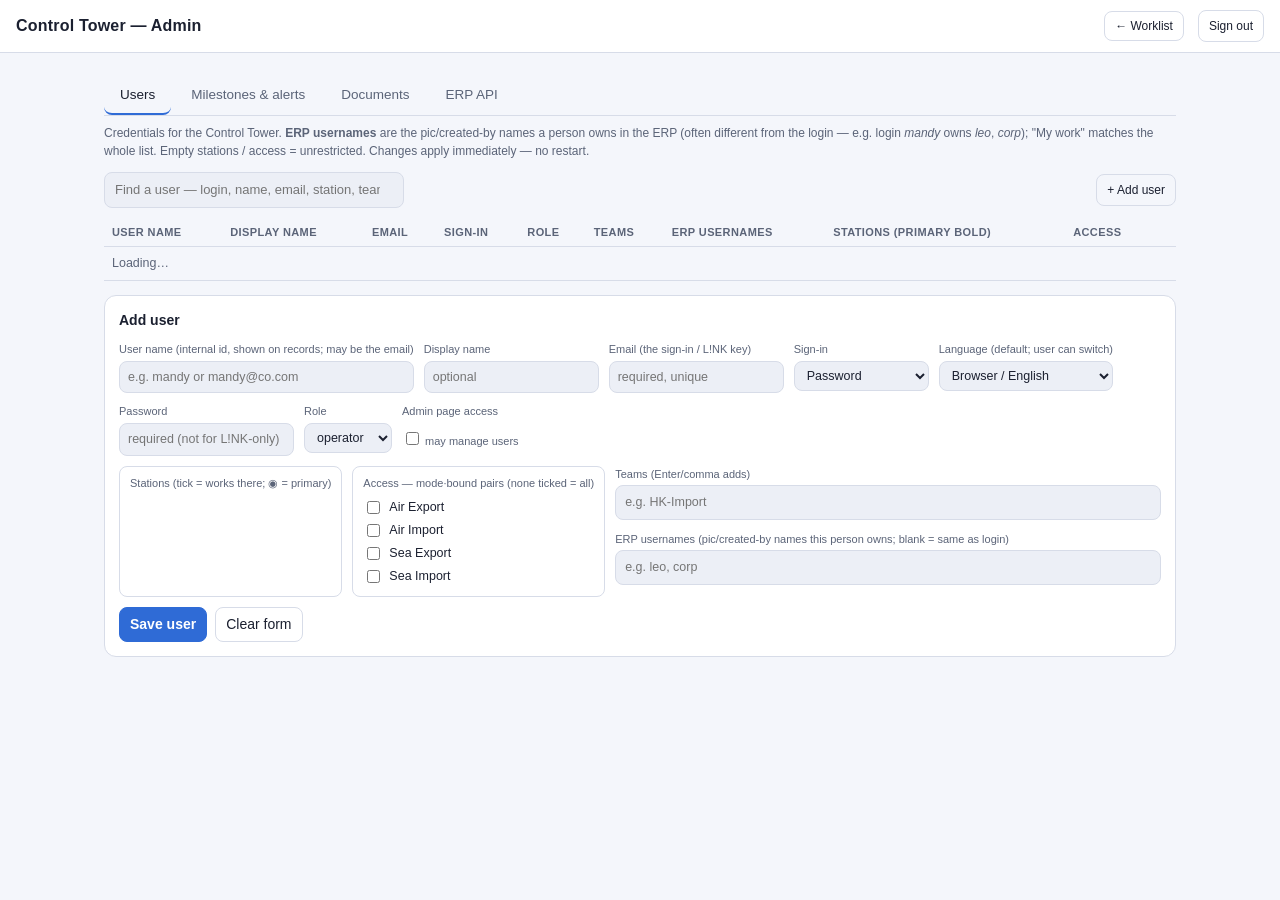
==== commit c1bba1f1: "Allow username to be an email; @-mention picker shows display names - Admin user upsert + serve-ops." ====
--- a/admin-ops.html
+++ b/admin-ops.html
@@ -84,7 +84,7 @@
   <div class="editor" id="editor">
     <h3 id="edTitle">Add user</h3>
     <div class="frow">
-      <div class="fcol"><label>User name <span class="hint">(internal id, shown on records)</span></label><input id="fUser" autocomplete="off" placeholder="e.g. mandy"></div>
+      <div class="fcol"><label>User name <span class="hint">(internal id, shown on records; may be the email)</span></label><input id="fUser" autocomplete="off" placeholder="e.g. mandy or mandy@co.com"></div>
       <div class="fcol"><label>Display name</label><input id="fDisp" autocomplete="off" placeholder="optional"></div>
       <div class="fcol"><label>Email <span class="hint">(the sign-in / L!NK key)</span></label><input id="fEmail" type="email" autocomplete="off" placeholder="required, unique"></div>
       <div class="fcol"><label>Sign-in</label>
--- a/styles.css
+++ b/styles.css
@@ -143,6 +143,8 @@
 .ib-search input,.ib-search select{font-size:12px;padding:4px 8px}
 #ibParty{width:200px}
 #ibQ{width:220px}
+#inboundPanel .fl{display:inline-flex;align-items:center;gap:4px;color:var(--mut);font-weight:400;font-size:12px}
+#inboundPanel .datebox{width:104px;font-variant-numeric:tabular-nums}
 /* air group header route */
 .vroute{color:var(--mut);font-weight:500;font-size:12px;letter-spacing:0}
 /* drawer deep detail (route timeline + cargo + internal remark) */
@@ -273,4 +275,19 @@
   .drawer{width:100%;max-width:100%}
   .lens{gap:6px}
   .lens .seg{flex-wrap:wrap}
-}+}
+
+/* ---------- natural-language Find overlay (mode-agnostic, separate from the working panel) ---------- */
+.find-view{position:fixed;inset:0;background:rgba(0,0,0,.45);z-index:60;display:flex;align-items:flex-start;justify-content:center;padding:5vh 12px}
+.find-box{background:var(--panel);border:1px solid var(--line);border-radius:12px;width:760px;max-width:96vw;max-height:90vh;display:flex;flex-direction:column;box-shadow:0 12px 40px rgba(0,0,0,.4)}
+.find-top{display:flex;align-items:center;gap:8px;padding:12px 14px;border-bottom:1px solid var(--line)}
+.find-box>input{margin:12px 14px 4px;padding:10px 12px;border:1px solid var(--line);border-radius:8px;background:var(--panel2);color:var(--ink);font-size:15px}
+#findSummary{padding:2px 16px 8px}
+.find-feed{overflow:auto;padding:4px 10px 12px}
+.find-row{padding:9px 10px;border:1px solid var(--line);border-radius:8px;margin:6px 4px;cursor:pointer;background:var(--panel)}
+.find-row:hover{border-color:var(--accent);background:var(--panel2)}
+.find-row .find-h{display:flex;align-items:center;gap:7px;margin-bottom:2px}
+.sm{font-size:11.5px}
+.badge.nb{background:var(--accent)}
+.badge.cl{background:var(--mut)}
+@media (max-width:560px){ .find-view{padding:2vh 6px} }
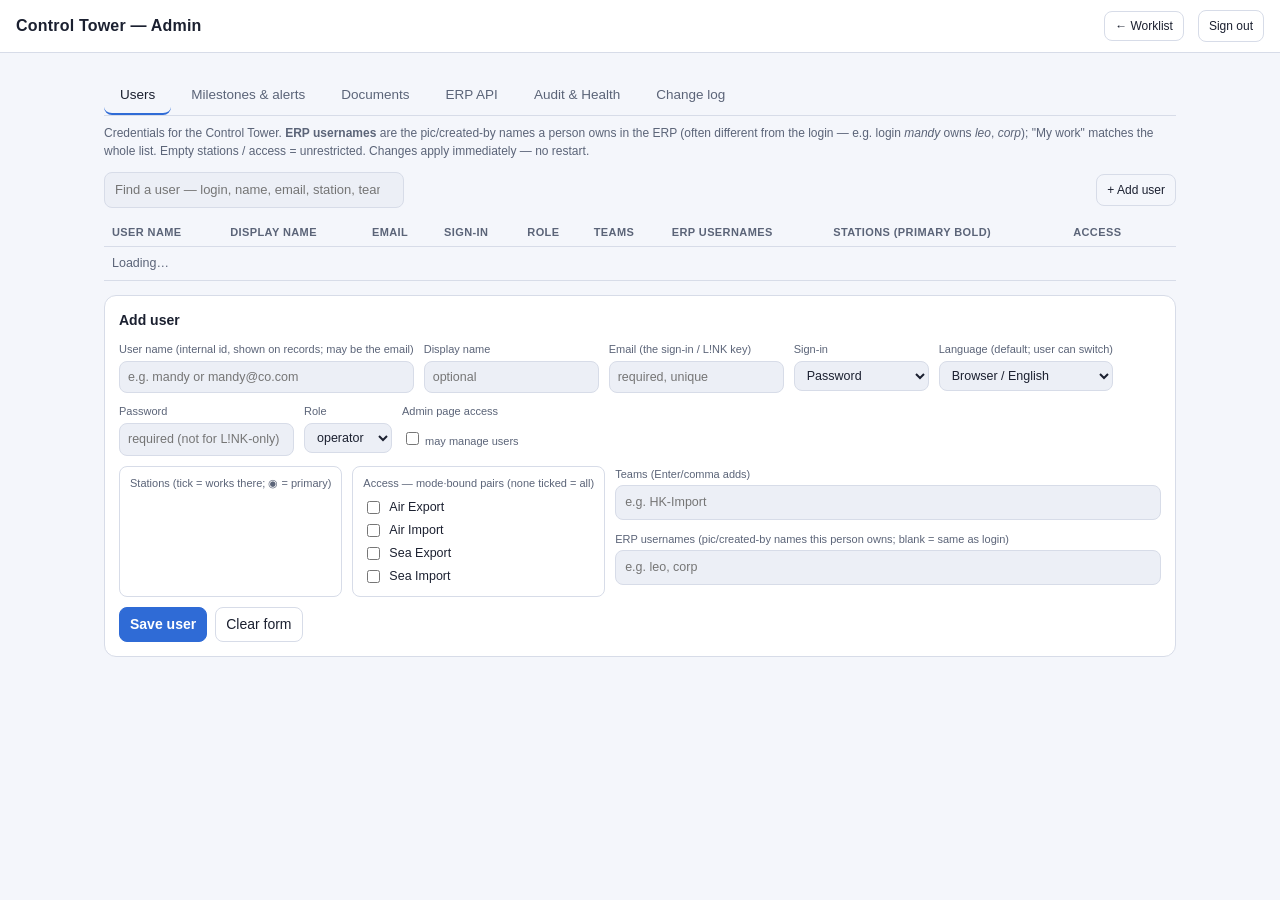
==== commit 23c802a2: "Production-readiness: IT-Admin Audit & Health console, observability/audit gap-fixes, data retention" ====
--- a/admin-ops.html
+++ b/admin-ops.html
@@ -44,6 +44,13 @@
   .toolbar{display:flex;align-items:center;gap:12px;margin:12px 0 2px;flex-wrap:wrap}
   .toolbar input{font-size:13px;padding:7px 10px;min-width:300px}
   .toolbar .count{font-size:12px;color:var(--mut)}
+  .pill{display:inline-block;padding:1px 9px;border-radius:10px;font-size:11px;font-weight:600}
+  .pill.ok{background:#16341f;color:#5fd98a}
+  .pill.bad{background:#3a1b1b;color:#ff8a8a}
+  tr.overth td{background:#3a1b1b}
+  .daterow{font-size:12px;color:var(--mut);display:inline-flex;align-items:center;gap:6px}
+  .datebox{font-size:12px;padding:5px 7px;min-width:104px;width:104px}
+  .trunc{font-size:12px;color:#ffb45f}
 </style>
 </head>
 <body>
@@ -60,6 +67,8 @@
     <button class="tabbtn" data-tab="milestones">Milestones &amp; alerts</button>
     <button class="tabbtn" data-tab="documents">Documents</button>
     <button class="tabbtn" data-tab="erp">ERP API</button>
+    <button class="tabbtn" data-tab="audit">Audit &amp; Health</button>
+    <button class="tabbtn" data-tab="changelog">Change log</button>
   </div>
 
   <section id="tab-users" class="tabpane">
@@ -237,6 +246,70 @@
       <span class="errline" id="erpErr"></span>
     </div>
   </div>
+  </section>
+
+  <!-- IT-Admin: Audit & Health. Process health + storage growth (the at-a-glance state). The high-volume record
+       lists (change/access audit, errors) live in the separate "Change log" tab so they can't swamp this view. -->
+  <section id="tab-audit" class="tabpane" style="display:none">
+    <div class="toolbar">
+      <span class="muted" style="font-size:12px">For IT support: process health + storage growth — no database access needed. Detailed records are in the <b>Change log</b> tab.</span>
+      <button class="ghost" id="auRefresh" style="font-size:12px;margin-left:auto">↻ Refresh</button>
+    </div>
+
+    <h3 style="margin:14px 0 4px;font-size:14px">Health</h3>
+    <div class="muted" id="auHealthSummary" style="font-size:12px;margin-bottom:6px">Loading…</div>
+    <table class="usr" id="auHealthTable">
+      <thead><tr><th>Check</th><th>Status</th><th>Detail</th><th>Last OK</th><th>As of</th></tr></thead>
+      <tbody id="auHealthBody"></tbody>
+    </table>
+
+    <h3 style="margin:18px 0 4px;font-size:14px">Storage &amp; growth</h3>
+    <div class="muted" id="auStorageSummary" style="font-size:12px;margin-bottom:6px">Loading…</div>
+    <table class="usr" id="auStorageTable">
+      <thead><tr><th>Largest tables</th><th>Rows</th><th>Size (MB)</th></tr></thead>
+      <tbody id="auStorageBody"></tbody>
+    </table>
+    <div class="muted" id="auLogSizes" style="font-size:12px;margin-top:6px"></div>
+  </section>
+
+  <!-- IT-Admin: Change log. The high-volume audit + error record lists, each bounded by a date range (default
+       today) and capped server-side so a busy day or an error storm can never break the UI. -->
+  <section id="tab-changelog" class="tabpane" style="display:none">
+    <div class="toolbar">
+      <span class="muted" style="font-size:12px">Who changed what, logins, and server errors. Bounded by a date range (default today) so the list stays readable.</span>
+      <button class="ghost" id="clRefresh" style="font-size:12px;margin-left:auto">↻ Refresh</button>
+    </div>
+
+    <h3 style="margin:14px 0 4px;font-size:14px">Change &amp; access audit</h3>
+    <div class="toolbar">
+      <span class="daterow">from <input id="auFrom" class="datebox" type="text" placeholder="yyyy-mm-dd" maxlength="10"> to <input id="auTo" class="datebox" type="text" placeholder="yyyy-mm-dd" maxlength="10"></span>
+      <select id="auSource" style="font-size:12px">
+        <option value="changes">All changes &amp; logins</option>
+        <option value="erp">ERP data edits</option>
+        <option value="docs">Documents</option>
+        <option value="milestones">Milestones</option>
+      </select>
+      <input id="auSearch" type="search" autocomplete="off" placeholder="Filter (user / action)…" style="font-size:12px">
+      <span class="count" id="auAuditCount"></span>
+      <span class="trunc" id="auAuditTrunc" style="display:none"></span>
+    </div>
+    <table class="usr" id="auAuditTable">
+      <thead id="auAuditHead"></thead>
+      <tbody id="auAuditBody"></tbody>
+    </table>
+
+    <h3 style="margin:18px 0 4px;font-size:14px">Server errors</h3>
+    <div class="muted" style="font-size:12px;margin-bottom:6px">From <code>ops-error.log</code>. Hover a row for the stack trace. Quote the id when reporting a problem.</div>
+    <div class="toolbar">
+      <span class="daterow">from <input id="errFrom" class="datebox" type="text" placeholder="yyyy-mm-dd" maxlength="10"> to <input id="errTo" class="datebox" type="text" placeholder="yyyy-mm-dd" maxlength="10"></span>
+      <input id="errSearch" type="search" autocomplete="off" placeholder="Filter (route / message)…" style="font-size:12px">
+      <span class="count" id="auErrCount"></span>
+      <span class="trunc" id="auErrTrunc" style="display:none"></span>
+    </div>
+    <table class="usr" id="auErrTable">
+      <thead><tr><th>When</th><th>Id</th><th>Where</th><th>Message</th></tr></thead>
+      <tbody id="auErrBody"></tbody>
+    </table>
   </section>
 </div>
 <script>
@@ -384,6 +457,13 @@
 function switchTab(name) {
   document.querySelectorAll('.tabpane').forEach(p => p.style.display = (p.id === 'tab-' + name) ? '' : 'none');
   document.querySelectorAll('.tabbtn').forEach(b => b.classList.toggle('on', b.dataset.tab === name));
+  if (name === 'audit' && !auditLoaded) { auditLoaded = true; loadAuditTab(); }   // lazy-load once
+  if (name === 'changelog' && !changelogLoaded) {
+    changelogLoaded = true;
+    const t = todayStr();
+    ['#auFrom', '#auTo', '#errFrom', '#errTo'].forEach(s => { if (!$(s).value) $(s).value = t; });   // default range = today
+    loadChangelogTab();
+  }
 }
 
 /* ---------- ERP API identity (erp-api-map.json scalars) ---------- */
@@ -535,6 +615,108 @@
   if (d.error) { $('#docBody').innerHTML = '<tr><td colspan="6" class="muted">' + esc(d.error) + '</td></tr>'; return; }
   DOCS = arr(d.docs); DOCMS = arr(d.milestones); fillDocMsOptions(); renderDocTable();
 }
+
+/* ---------- IT-Admin: Audit & Health (read-only views; lazy-loaded on first tab switch) ---------- */
+let auditLoaded = false, changelogLoaded = false;
+const mb = n => (n == null ? 0 : Number(n)).toLocaleString(undefined, { maximumFractionDigits: 1 });
+const todayStr = () => { const d = new Date(), p = n => String(n).padStart(2, '0'); return d.getFullYear() + '-' + p(d.getMonth() + 1) + '-' + p(d.getDate()); };
+
+async function loadHealth() {
+  const d = await api('/api-ops/admin/health');
+  if (d.error) { $('#auHealthSummary').textContent = d.error; return; }
+  const errs = d.errorCount24h || 0;
+  $('#auHealthSummary').innerHTML = 'App v' + esc((d.app && d.app.version) || '') + ' · ops DB ' +
+    (d.db && d.db.up ? '<span class="pill ok">up</span>' : '<span class="pill bad">down</span>') + ' · ' +
+    (errs ? '<span class="pill bad">' + errs + ' error(s) / 24h</span>' : '<span class="pill ok">0 errors / 24h</span>');
+  const checks = arr(d.checks), tb = $('#auHealthBody');
+  if (!checks.length) { tb.innerHTML = '<tr><td colspan="5" class="muted">No health checks recorded yet — the watchdog (ops-healthcheck.ps1) has not run. Register it with register-ops-tasks.ps1.</td></tr>'; return; }
+  tb.innerHTML = '';
+  checks.forEach(c => {
+    const ok = c.status === 'ok', tr = document.createElement('tr');
+    if (!ok) tr.className = 'overth';
+    tr.innerHTML = '<td><b>' + esc(c.check_name) + '</b></td>' +
+      '<td><span class="pill ' + (ok ? 'ok' : 'bad') + '">' + esc(c.status) + '</span></td>' +
+      '<td>' + esc(c.detail || '') + '</td><td>' + esc(c.last_ok || '-') + '</td>' +
+      '<td class="muted">' + esc(c.occurred_at || '') + '</td>';
+    tb.appendChild(tr);
+  });
+}
+
+async function loadStorage() {
+  const d = await api('/api-ops/admin/storage');
+  if (d.error) { $('#auStorageSummary').textContent = d.error; return; }
+  const db = d.db || {}, disk = d.disk || {}, att = d.attachments;
+  let s = 'Database ' + mb(db.totalMb) + ' MB (data ' + mb(db.dataMb) + ' + log ' + mb(db.logMb) + ')';
+  if (att) s += ' · attachments ' + att.count + ' files / ' + mb(att.mb) + ' MB' +
+    (att.deletedCount ? (' (' + att.deletedCount + ' soft-deleted / ' + mb(att.deletedMb) + ' MB reclaimable)') : '');
+  s += ' · disk free ' + mb(disk.freeMb) + ' / ' + mb(disk.totalMb) + ' MB';
+  $('#auStorageSummary').textContent = s;
+  const tb = $('#auStorageBody'); tb.innerHTML = '';
+  arr(d.tables).forEach(t => {
+    const tr = document.createElement('tr');
+    tr.innerHTML = '<td>' + esc(t.table_name) + '</td><td>' + (t.rows != null ? Number(t.rows).toLocaleString() : '') + '</td><td>' + mb(t.reserved_mb) + '</td>';
+    tb.appendChild(tr);
+  });
+  $('#auLogSizes').textContent = 'Log files: ' + arr(d.logs).map(l => l.name + ' ' + mb(l.mb) + ' MB').join('  ·  ');
+}
+
+function auAuditCols(source) {
+  if (source === 'erp') return ['occurred_at', 'actor', 'job_no', 'erp_status', 'erp_error'];
+  if (source === 'docs') return ['occurred_at', 'actor', 'event', 'doc_id', 'version_no'];
+  if (source === 'milestones') return ['occurred_at', 'done_by', 'job_no', 'milestone_code', 'to_state'];
+  return ['when', 'who', 'action'];
+}
+// yyyy-mm-dd guard: blank passes (server defaults to today), else must match the pattern.
+const dateOk = v => v === '' || /^\d{4}-\d{2}-\d{2}$/.test(v);
+function rangeQs(fromSel, toSel) {
+  const f = $(fromSel).value.trim(), t = $(toSel).value.trim();
+  if (!dateOk(f) || !dateOk(t)) return null;   // invalid -> caller skips the query
+  return (f ? '&from=' + f : '') + (t ? '&to=' + t : '');
+}
+function showTrunc(sel, d) {
+  const el = $(sel);
+  if (d.truncated) { el.textContent = '⚠ showing first ' + arr(d.items).length + ' — narrow the date range'; el.style.display = ''; }
+  else el.style.display = 'none';
+}
+
+async function loadAudit() {
+  const r = rangeQs('#auFrom', '#auTo'); if (r === null) return;   // wait for a valid date
+  const source = $('#auSource').value, q = $('#auSearch').value.trim();
+  const d = await api('/api-ops/admin/audit?source=' + encodeURIComponent(source) + (q ? ('&q=' + encodeURIComponent(q)) : '') + r);
+  const head = $('#auAuditHead'), body = $('#auAuditBody');
+  if (d.error) { head.innerHTML = ''; body.innerHTML = '<tr><td class="muted">' + esc(d.error) + '</td></tr>'; $('#auAuditCount').textContent = ''; showTrunc('#auAuditTrunc', {}); return; }
+  const cols = auAuditCols(source), items = arr(d.items);
+  head.innerHTML = '<tr>' + cols.map(c => '<th>' + esc(c) + '</th>').join('') + '</tr>';
+  $('#auAuditCount').textContent = (d.count != null ? d.count : items.length) + ' record(s)';
+  showTrunc('#auAuditTrunc', d);
+  body.innerHTML = items.length ? '' : '<tr><td colspan="' + cols.length + '" class="muted">No records in range.</td></tr>';
+  items.forEach(it => {
+    const tr = document.createElement('tr');
+    tr.innerHTML = cols.map(c => '<td>' + esc(it[c] == null ? '' : it[c]) + '</td>').join('');
+    body.appendChild(tr);
+  });
+}
+
+async function loadErrors() {
+  const r = rangeQs('#errFrom', '#errTo'); if (r === null) return;
+  const q = $('#errSearch').value.trim();
+  const d = await api('/api-ops/admin/errors?' + r.replace(/^&/, '') + (q ? ('&q=' + encodeURIComponent(q)) : ''));
+  const tb = $('#auErrBody');
+  if (d.error) { tb.innerHTML = '<tr><td colspan="4" class="muted">' + esc(d.error) + '</td></tr>'; $('#auErrCount').textContent = ''; showTrunc('#auErrTrunc', {}); return; }
+  const items = arr(d.items);
+  $('#auErrCount').textContent = (d.count != null ? d.count : items.length) + ' error(s)';
+  showTrunc('#auErrTrunc', d);
+  tb.innerHTML = items.length ? '' : '<tr><td colspan="4" class="muted">No errors in range.</td></tr>';
+  items.forEach(e => {
+    const tr = document.createElement('tr');
+    tr.title = e.stack || '';
+    tr.innerHTML = '<td class="muted">' + esc(e.when) + '</td><td>' + esc(e.id) + '</td><td>' + esc(e.where) + '</td><td>' + esc(e.message) + '</td>';
+    tb.appendChild(tr);
+  });
+}
+
+function loadAuditTab() { loadHealth(); loadStorage(); }
+function loadChangelogTab() { loadAudit(); loadErrors(); }
 
 (async function init() {
   const me = await api('/api-ops/me');
@@ -563,6 +745,13 @@
   loadDocs();
   $('#erpSaveBtn').onclick = saveErp;
   loadErp();
+  $('#auRefresh').onclick = loadAuditTab;
+  $('#clRefresh').onclick = loadChangelogTab;
+  $('#auSource').onchange = loadAudit;
+  $('#auSearch').onchange = loadAudit;
+  $('#auFrom').onchange = loadAudit; $('#auTo').onchange = loadAudit;
+  $('#errSearch').onchange = loadErrors;
+  $('#errFrom').onchange = loadErrors; $('#errTo').onchange = loadErrors;
 })();
 </script>
 </body>
--- a/styles.css
+++ b/styles.css
@@ -281,9 +281,14 @@
 .find-view{position:fixed;inset:0;background:rgba(0,0,0,.45);z-index:60;display:flex;align-items:flex-start;justify-content:center;padding:5vh 12px}
 .find-box{background:var(--panel);border:1px solid var(--line);border-radius:12px;width:760px;max-width:96vw;max-height:90vh;display:flex;flex-direction:column;box-shadow:0 12px 40px rgba(0,0,0,.4)}
 .find-top{display:flex;align-items:center;gap:8px;padding:12px 14px;border-bottom:1px solid var(--line)}
-.find-box>input{margin:12px 14px 4px;padding:10px 12px;border:1px solid var(--line);border-radius:8px;background:var(--panel2);color:var(--ink);font-size:15px}
-#findSummary{padding:2px 16px 8px}
-.find-feed{overflow:auto;padding:4px 10px 12px}
+.find-feed{flex:1;overflow:auto;padding:10px 12px;display:flex;flex-direction:column}
+.find-msg{border:1px solid var(--line);border-radius:10px;background:var(--panel2);padding:8px 11px;margin:5px 0;max-width:94%;align-self:flex-start}
+.find-msg.me{align-self:flex-end;background:var(--accent);border-color:var(--accent);color:#fff;max-width:80%;white-space:pre-wrap;word-break:break-word}
+.find-msg.sys{border-color:#b54b4b;background:rgba(180,75,75,.12)}
+.find-meta{font-size:11px;opacity:.7;margin-bottom:4px}
+.find-sum{font-size:12px;margin-bottom:6px}
+.find-ask{display:flex;gap:8px;padding:10px 12px;border-top:1px solid var(--line)}
+.find-ask>input{flex:1;padding:10px 12px;border:1px solid var(--line);border-radius:8px;background:var(--panel2);color:var(--ink);font-size:15px}
 .find-row{padding:9px 10px;border:1px solid var(--line);border-radius:8px;margin:6px 4px;cursor:pointer;background:var(--panel)}
 .find-row:hover{border-color:var(--accent);background:var(--panel2)}
 .find-row .find-h{display:flex;align-items:center;gap:7px;margin-bottom:2px}
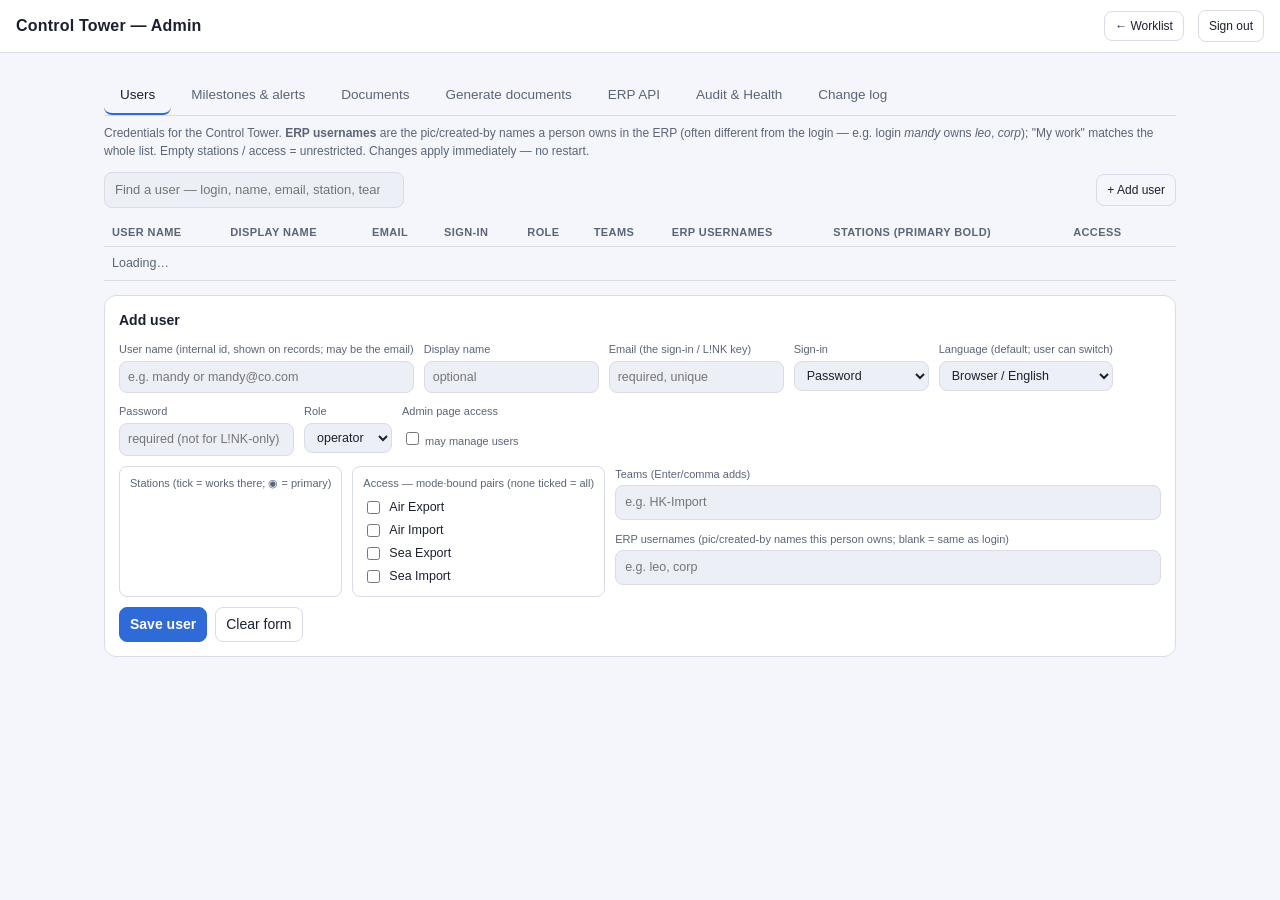
==== commit f9081080: "Generate Document from the ERP (drawer) + Admin documentTypeCode/houseTypeCode config - New "Generat" ====
--- a/admin-ops.html
+++ b/admin-ops.html
@@ -50,6 +50,7 @@
   tr.overth td{background:#3a1b1b}
   .daterow{font-size:12px;color:var(--mut);display:inline-flex;align-items:center;gap:6px}
   .datebox{font-size:12px;padding:5px 7px;min-width:104px;width:104px}
+  .timebox{font-size:12px;padding:5px 6px;min-width:60px;width:60px}
   .trunc{font-size:12px;color:#ffb45f}
 </style>
 </head>
@@ -66,6 +67,7 @@
     <button class="tabbtn on" data-tab="users">Users</button>
     <button class="tabbtn" data-tab="milestones">Milestones &amp; alerts</button>
     <button class="tabbtn" data-tab="documents">Documents</button>
+    <button class="tabbtn" data-tab="docgen">Generate documents</button>
     <button class="tabbtn" data-tab="erp">ERP API</button>
     <button class="tabbtn" data-tab="audit">Audit &amp; Health</button>
     <button class="tabbtn" data-tab="changelog">Change log</button>
@@ -227,6 +229,45 @@
   </div>
   </section>
 
+  <section id="tab-docgen" class="tabpane" style="display:none">
+  <div class="editor" id="dgSection">
+    <h3>Generate documents</h3>
+    <div class="muted" style="font-size:12px;margin-bottom:8px">
+      Each row is a <b>document an operator can generate from the ERP</b> on a shipment (the worklist drawer's
+      <i>Generate document</i> box). Pick the <b>module</b>, then the <b>Document type code</b> and the related
+      <b>House type code</b> — both must match the <b>ERP codes exactly</b> (e.g. <code>AWB</code> /
+      <code>NEUTRAL L 23</code>); they are sent verbatim to <code>/document/generate</code>. One document type can
+      have several house types (add a row per pair). Tick <b>Master bill</b> for a master-level document (it keys the
+      call on the master bill); tick <b>Invoice</b> if the document needs an invoice number entered.
+      Changes apply immediately — no restart.
+    </div>
+    <table class="usr" id="dgTable">
+      <thead><tr>
+        <th>Module</th><th>Document type (ERP code)</th><th>House type (ERP code)</th><th>Master bill</th><th>Invoice</th><th>Active</th><th></th>
+      </tr></thead>
+      <tbody id="dgBody"><tr><td colspan="7" class="muted">Loading…</td></tr></tbody>
+    </table>
+
+    <div class="editor" style="margin-top:12px" id="dgEditor">
+      <h3 id="dgTitle">Add document type</h3>
+      <div class="frow">
+        <div class="fcol"><label>Module</label><select id="dgModule"><option>AIR</option><option>SEA</option></select></div>
+        <div class="fcol" style="min-width:220px"><label>Document type code (ERP)</label><input id="dgDoc" autocomplete="off" placeholder="e.g. AWB"></div>
+        <div class="fcol" style="min-width:220px"><label>House type code (ERP, optional)</label><input id="dgHouse" autocomplete="off" placeholder="e.g. NEUTRAL L 23"></div>
+        <div class="fcol"><label>Master bill</label><label class="ck" style="margin-top:6px"><input type="checkbox" id="dgMaster"> use master bill</label></div>
+        <div class="fcol"><label>Invoice</label><label class="ck" style="margin-top:6px"><input type="checkbox" id="dgInvoice"> needs invoice no.</label></div>
+        <div class="fcol"><label>Active</label><label class="ck" style="margin-top:6px"><input type="checkbox" id="dgActive" checked> in use</label></div>
+      </div>
+      <div class="hint">Leave <b>House type code</b> blank for a document type that has no house type. Master bill keys the generate call on the master bill (e.g. an MAWB document) instead of the house-bill → booking → master priority.</div>
+      <div class="bar">
+        <button class="primary" id="dgSaveBtn">Save document type</button>
+        <button class="ghost" id="dgResetBtn">Clear form</button>
+        <span class="errline" id="dgErr"></span>
+      </div>
+    </div>
+  </div>
+  </section>
+
   <section id="tab-erp" class="tabpane" style="display:none">
   <div class="editor" id="erpSection">
     <h3>ERP API identity</h3>
@@ -235,11 +276,34 @@
       <b>Party group code</b> is the company/customer code (e.g. <code>DEV</code>) — required by the ERP.
       <b>Forwarder code</b> is the office <i>owncode</i> the data belongs to (where it goes, e.g. <code>S0001</code>=HKG);
       this is the fallback — each station's real owncode is resolved automatically from the ERP when available.
-      The bearer token is <b>not</b> here (it stays in the server config). Changes apply immediately — no restart.
+      Changes apply immediately — no restart.
     </div>
     <div class="frow">
       <div class="fcol" style="min-width:200px"><label>Party group code (company)</label><input id="ePartyGroup" autocomplete="off" placeholder="e.g. DEV"></div>
       <div class="fcol" style="min-width:240px"><label>Forwarder code (fallback owncode)</label><input id="eForwarder" autocomplete="off" placeholder="e.g. S0001"></div>
+    </div>
+
+    <h3 style="margin-top:18px">ERP connection</h3>
+    <div class="muted" style="font-size:12px;margin-bottom:8px">
+      The Swivel ERP HTTP API the app pushes to. Stored in the database (overrides the server config; no file edit, no
+      restart). Real ERP calls happen only when a <b>Base URL</b> and a <b>token</b> are set <b>and</b> "use mock" is off
+      — otherwise calls are mocked (nothing is sent). Status: <b><span id="eLive">—</span></b>.
+    </div>
+    <div class="frow">
+      <div class="fcol" style="min-width:320px"><label>ERP API Base URL</label><input id="eBaseUrl" autocomplete="off" placeholder="https://&lt;deployment&gt;-api.swivelsoftware.com"></div>
+    </div>
+    <div class="frow">
+      <div class="fcol" style="min-width:320px"><label>Bearer token <span id="eTokenState" class="muted" style="font-weight:normal"></span></label><input id="eToken" type="password" autocomplete="new-password" placeholder="paste to set / change — leave blank to keep"></div>
+      <div class="fcol" style="min-width:200px;justify-content:flex-end"><label class="muted" style="font-size:12px"><input type="checkbox" id="eClearToken"> clear token (use server config)</label></div>
+    </div>
+    <div class="frow">
+      <div class="fcol"><label class="muted" style="font-size:13px"><input type="checkbox" id="eMock"> use mock mode (do not call the real ERP)</label></div>
+    </div>
+    <div class="frow">
+      <div class="fcol" style="min-width:320px"><label>Book Now reference format</label><input id="eBookRef" autocomplete="off" placeholder="{station}{m}{yymmdd}{seq4}"><span class="muted" style="font-size:12px">Tokens: {station} {m}(A/S) {mode}(AIR/SEA) {yymmdd} {yy} {seq}/{seq5}. Must include a {seq} token. E.g. <code>{station}{m}{seq5}</code> &rarr; HKGA00001. Blank = default.</span></div>
+    </div>
+    <div class="frow">
+      <div class="fcol" style="min-width:320px"><label>Customer review link base URL <span id="ePublicState" class="muted" style="font-weight:normal"></span></label><input id="ePublicUrl" autocomplete="off" placeholder="https://ops.customer.com"><span class="muted" style="font-size:12px">Prefix for the customer document-review links &rarr; <code>&lt;url&gt;/bl-review/&lt;token&gt;</code>. Set to the internet-facing HTTPS host so customers can open it. Blank = config file (else <code>http://localhost:&lt;port&gt;</code>).</span></div>
     </div>
     <div class="bar">
       <button class="primary" id="erpSaveBtn">Save ERP settings</button>
@@ -277,12 +341,18 @@
   <section id="tab-changelog" class="tabpane" style="display:none">
     <div class="toolbar">
       <span class="muted" style="font-size:12px">Who changed what, logins, and server errors. Bounded by a date range (default today) so the list stays readable.</span>
-      <button class="ghost" id="clRefresh" style="font-size:12px;margin-left:auto">↻ Refresh</button>
-    </div>
-
+      <select id="clSection" style="font-size:12.5px;margin-left:auto">
+        <option value="audit">Change &amp; access audit</option>
+        <option value="errors">Server errors</option>
+        <option value="api">ERP API calls</option>
+      </select>
+      <button class="ghost" id="clRefresh" style="font-size:12px">↻ Refresh</button>
+    </div>
+
+    <div class="clsec" id="clsec-audit">
     <h3 style="margin:14px 0 4px;font-size:14px">Change &amp; access audit</h3>
     <div class="toolbar">
-      <span class="daterow">from <input id="auFrom" class="datebox" type="text" placeholder="yyyy-mm-dd" maxlength="10"> to <input id="auTo" class="datebox" type="text" placeholder="yyyy-mm-dd" maxlength="10"></span>
+      <span class="daterow">from <input id="auFrom" class="datebox" type="text" placeholder="yyyy-mm-dd" maxlength="10"> <input id="auFromT" class="timebox" type="text" placeholder="hh:mm" maxlength="5"> to <input id="auTo" class="datebox" type="text" placeholder="yyyy-mm-dd" maxlength="10"> <input id="auToT" class="timebox" type="text" placeholder="hh:mm" maxlength="5"></span>
       <select id="auSource" style="font-size:12px">
         <option value="changes">All changes &amp; logins</option>
         <option value="erp">ERP data edits</option>
@@ -297,11 +367,13 @@
       <thead id="auAuditHead"></thead>
       <tbody id="auAuditBody"></tbody>
     </table>
-
+    </div>
+
+    <div class="clsec" id="clsec-errors" style="display:none">
     <h3 style="margin:18px 0 4px;font-size:14px">Server errors</h3>
     <div class="muted" style="font-size:12px;margin-bottom:6px">From <code>ops-error.log</code>. Hover a row for the stack trace. Quote the id when reporting a problem.</div>
     <div class="toolbar">
-      <span class="daterow">from <input id="errFrom" class="datebox" type="text" placeholder="yyyy-mm-dd" maxlength="10"> to <input id="errTo" class="datebox" type="text" placeholder="yyyy-mm-dd" maxlength="10"></span>
+      <span class="daterow">from <input id="errFrom" class="datebox" type="text" placeholder="yyyy-mm-dd" maxlength="10"> <input id="errFromT" class="timebox" type="text" placeholder="hh:mm" maxlength="5"> to <input id="errTo" class="datebox" type="text" placeholder="yyyy-mm-dd" maxlength="10"> <input id="errToT" class="timebox" type="text" placeholder="hh:mm" maxlength="5"></span>
       <input id="errSearch" type="search" autocomplete="off" placeholder="Filter (route / message)…" style="font-size:12px">
       <span class="count" id="auErrCount"></span>
       <span class="trunc" id="auErrTrunc" style="display:none"></span>
@@ -310,6 +382,23 @@
       <thead><tr><th>When</th><th>Id</th><th>Where</th><th>Message</th></tr></thead>
       <tbody id="auErrBody"></tbody>
     </table>
+    </div>
+
+    <div class="clsec" id="clsec-api" style="display:none">
+    <h3 style="margin:18px 0 4px;font-size:14px">ERP API calls</h3>
+    <div class="muted" style="font-size:12px;margin-bottom:6px">Every Swivel ERP call (read &amp; write) from <code>dbo.erp_api_log</code> — so you can see which API errored and why. Rows sharing a <b>corr</b> id are one operation (e.g. an agree = booking/get + booking/update). Hover a row for the request/response.</div>
+    <div class="toolbar">
+      <span class="daterow">from <input id="apiFrom" class="datebox" type="text" placeholder="yyyy-mm-dd" maxlength="10"> <input id="apiFromT" class="timebox" type="text" placeholder="hh:mm" maxlength="5"> to <input id="apiTo" class="datebox" type="text" placeholder="yyyy-mm-dd" maxlength="10"> <input id="apiToT" class="timebox" type="text" placeholder="hh:mm" maxlength="5"></span>
+      <label style="font-size:12px"><input id="apiFail" type="checkbox" checked> failures only</label>
+      <input id="apiSearch" type="search" autocomplete="off" placeholder="Filter (endpoint / ref / actor / error)…" style="font-size:12px">
+      <span class="count" id="auApiCount"></span>
+      <span class="trunc" id="auApiTrunc" style="display:none"></span>
+    </div>
+    <table class="usr" id="auApiTable">
+      <thead><tr><th>When</th><th>Corr</th><th>Actor</th><th>Stn</th><th>Dir</th><th>Endpoint</th><th>Ref</th><th>Result</th><th>ms</th><th>Error</th></tr></thead>
+      <tbody id="auApiBody"></tbody>
+    </table>
+    </div>
   </section>
 </div>
 <script>
@@ -460,26 +549,56 @@
   if (name === 'audit' && !auditLoaded) { auditLoaded = true; loadAuditTab(); }   // lazy-load once
   if (name === 'changelog' && !changelogLoaded) {
     changelogLoaded = true;
-    const t = todayStr();
-    ['#auFrom', '#auTo', '#errFrom', '#errTo'].forEach(s => { if (!$(s).value) $(s).value = t; });   // default range = today
+    const t = todayStr(), a = agoParts(30);   // default window = the last 30 minutes (to-time left open)
+    ['#auTo', '#errTo', '#apiTo'].forEach(s => { if (!$(s).value) $(s).value = t; });               // to-date = today
+    ['#auFrom', '#errFrom', '#apiFrom'].forEach(s => { if (!$(s).value) $(s).value = a.date; });     // from-date = 30 min ago (handles midnight)
+    ['#auFromT', '#errFromT', '#apiFromT'].forEach(s => { if (!$(s).value) $(s).value = a.time; });
     loadChangelogTab();
   }
 }
 
 /* ---------- ERP API identity (erp-api-map.json scalars) ---------- */
+function renderErpLive(d) {
+  const live = !!d.live;
+  $('#eLive').innerHTML = live
+    ? '<span style="color:#2a7">LIVE — real ERP calls</span>'
+    : '<span style="color:#c83">MOCK — calls are simulated</span>';
+  const tset = d.erpTokenSet, src = d.erpFromDb || {};
+  $('#eTokenState').textContent = tset
+    ? '(set' + (src.token ? ', in DB' : ', from config') + ' — leave blank to keep)'
+    : '(none set)';
+}
 async function loadErp() {
   const d = await api('/api-ops/admin/erp-settings');
   if (d.error) { $('#erpErr').textContent = d.error; return; }
   $('#ePartyGroup').value = d.partyGroupCode || '';
   $('#eForwarder').value = d.forwarderCode || '';
+  $('#eBaseUrl').value = d.erpBaseUrl || '';
+  $('#eMock').checked = !!d.erpMock;
+  $('#eBookRef').value = d.bookRefFormat || '';
+  $('#ePublicUrl').value = d.publicBaseUrl || '';
+  $('#ePublicState').textContent = d.publicBaseUrl ? (d.publicBaseUrlFromDb ? '(from SQL)' : '(from config)') : '(blank → localhost fallback)';
+  $('#eToken').value = ''; $('#eClearToken').checked = false;
+  renderErpLive(d);
 }
 async function saveErp() {
   $('#erpErr').textContent = '';
-  const body = { partyGroupCode: $('#ePartyGroup').value.trim(), forwarderCode: $('#eForwarder').value.trim() };
+  const body = {
+    partyGroupCode: $('#ePartyGroup').value.trim(),
+    forwarderCode: $('#eForwarder').value.trim(),
+    erpBaseUrl: $('#eBaseUrl').value.trim(),
+    erpMock: $('#eMock').checked,
+    bookRefFormat: $('#eBookRef').value.trim(),
+    publicBaseUrl: $('#ePublicUrl').value.trim(),
+    clearToken: $('#eClearToken').checked,
+  };
+  const tok = $('#eToken').value;            // only send a token when one was typed (the field is masked/write-only)
+  if (tok.trim() !== '') body.erpToken = tok;
   if (!body.partyGroupCode) { $('#erpErr').textContent = 'Party group code is required.'; return; }
   const r = await api('/api-ops/admin/erp-settings', { method: 'POST', body });
   if (r.error) { $('#erpErr').textContent = r.error; return; }
   $('#erpErr').innerHTML = '<span class="okline">✓ saved</span>';
+  loadErp();   // refresh the live/token status from the server
 }
 
 /* ---------- milestones & alerts (milestone_def editor) ---------- */
@@ -616,6 +735,60 @@
   DOCS = arr(d.docs); DOCMS = arr(d.milestones); fillDocMsOptions(); renderDocTable();
 }
 
+/* ---------- generate documents (doc_generate_map: documentTypeCode + houseTypeCode per module) ---------- */
+let DGEN = [], dgEditing = 0;   // dgEditing = row id when editing an existing row
+function renderDgTable() {
+  const tb = $('#dgBody'); tb.innerHTML = '';
+  if (!DGEN.length) { tb.innerHTML = '<tr><td colspan="7" class="muted">No document types yet — add one below so operators can generate it from a shipment.</td></tr>'; return; }
+  DGEN.forEach(d => {
+    const tr = document.createElement('tr');
+    tr.innerHTML = '<td>' + esc(d.module) + '</td>' +
+      '<td><b>' + esc(d.document_type_code) + '</b></td>' +
+      '<td>' + (d.house_type_code ? esc(d.house_type_code) : '<span class="muted">none</span>') + '</td>' +
+      '<td>' + (d.use_master_bill ? '✓' : '<span class="muted">—</span>') + '</td>' +
+      '<td>' + (d.invoice_required ? '✓' : '<span class="muted">—</span>') + '</td>' +
+      '<td>' + (d.active ? '✓' : '<span class="muted">off</span>') + '</td>' +
+      '<td class="rowact"><button class="ghost ed">Edit</button> <button class="ghost del">Delete</button></td>';
+    tr.querySelector('.ed').onclick = () => { fillDgForm(d); $('#dgEditor').scrollIntoView({ behavior: 'smooth' }); };
+    tr.querySelector('.del').onclick = async () => {
+      if (!confirm('Delete ' + d.module + ' "' + d.document_type_code + '" / "' + (d.house_type_code || '(no house type)') + '"?')) return;
+      const r = await api('/api-ops/admin/docgen-delete', { method: 'POST', body: { id: d.id } });
+      if (r.error) { $('#dgErr').textContent = r.error; return; }
+      loadDgen();
+    };
+    tb.appendChild(tr);
+  });
+}
+function fillDgForm(d) {
+  dgEditing = d ? d.id : 0;
+  $('#dgTitle').textContent = d ? 'Edit document type — ' + d.module + ' ' + d.document_type_code : 'Add document type';
+  $('#dgModule').value = d ? d.module : 'AIR';
+  $('#dgDoc').value = d ? d.document_type_code : '';
+  $('#dgHouse').value = d ? (d.house_type_code || '') : '';
+  $('#dgMaster').checked = d ? !!d.use_master_bill : false;
+  $('#dgInvoice').checked = d ? !!d.invoice_required : false;
+  $('#dgActive').checked = d ? !!d.active : true;
+  $('#dgErr').textContent = '';
+}
+async function saveDgen() {
+  $('#dgErr').textContent = '';
+  const body = {
+    id: dgEditing || 0, module: $('#dgModule').value,
+    document_type_code: $('#dgDoc').value.trim(), house_type_code: $('#dgHouse').value.trim(),
+    use_master_bill: $('#dgMaster').checked, invoice_required: $('#dgInvoice').checked, active: $('#dgActive').checked
+  };
+  if (!body.document_type_code) { $('#dgErr').textContent = 'Document type code required'; return; }
+  const r = await api('/api-ops/admin/docgen', { method: 'POST', body });
+  if (r.error) { $('#dgErr').textContent = r.error; return; }
+  $('#dgErr').innerHTML = '<span class="okline">✓ saved</span>';
+  fillDgForm(null); loadDgen();
+}
+async function loadDgen() {
+  const d = await api('/api-ops/admin/docgen');
+  if (d.error) { $('#dgBody').innerHTML = '<tr><td colspan="7" class="muted">' + esc(d.error) + '</td></tr>'; return; }
+  DGEN = arr(d.rows); renderDgTable();
+}
+
 /* ---------- IT-Admin: Audit & Health (read-only views; lazy-loaded on first tab switch) ---------- */
 let auditLoaded = false, changelogLoaded = false;
 const mb = n => (n == null ? 0 : Number(n)).toLocaleString(undefined, { maximumFractionDigits: 1 });
@@ -668,10 +841,14 @@
 }
 // yyyy-mm-dd guard: blank passes (server defaults to today), else must match the pattern.
 const dateOk = v => v === '' || /^\d{4}-\d{2}-\d{2}$/.test(v);
-function rangeQs(fromSel, toSel) {
+const timeOk = v => v === '' || /^\d{1,2}:\d{2}$/.test(v);   // HH:mm (24h)
+function agoParts(mins) { const d = new Date(Date.now() - mins * 60000), p = n => String(n).padStart(2, '0'); return { date: d.getFullYear() + '-' + p(d.getMonth() + 1) + '-' + p(d.getDate()), time: p(d.getHours()) + ':' + p(d.getMinutes()) }; }
+function rangeQs(fromSel, toSel, fromTSel, toTSel) {
   const f = $(fromSel).value.trim(), t = $(toSel).value.trim();
   if (!dateOk(f) || !dateOk(t)) return null;   // invalid -> caller skips the query
-  return (f ? '&from=' + f : '') + (t ? '&to=' + t : '');
+  const ft = fromTSel ? $(fromTSel).value.trim() : '', tt = toTSel ? $(toTSel).value.trim() : '';
+  if (!timeOk(ft) || !timeOk(tt)) return null;
+  return (f ? '&from=' + f : '') + (t ? '&to=' + t : '') + (ft ? '&fromTime=' + encodeURIComponent(ft) : '') + (tt ? '&toTime=' + encodeURIComponent(tt) : '');
 }
 function showTrunc(sel, d) {
   const el = $(sel);
@@ -680,7 +857,7 @@
 }
 
 async function loadAudit() {
-  const r = rangeQs('#auFrom', '#auTo'); if (r === null) return;   // wait for a valid date
+  const r = rangeQs('#auFrom', '#auTo', '#auFromT', '#auToT'); if (r === null) return;   // wait for a valid date/time
   const source = $('#auSource').value, q = $('#auSearch').value.trim();
   const d = await api('/api-ops/admin/audit?source=' + encodeURIComponent(source) + (q ? ('&q=' + encodeURIComponent(q)) : '') + r);
   const head = $('#auAuditHead'), body = $('#auAuditBody');
@@ -698,7 +875,7 @@
 }
 
 async function loadErrors() {
-  const r = rangeQs('#errFrom', '#errTo'); if (r === null) return;
+  const r = rangeQs('#errFrom', '#errTo', '#errFromT', '#errToT'); if (r === null) return;
   const q = $('#errSearch').value.trim();
   const d = await api('/api-ops/admin/errors?' + r.replace(/^&/, '') + (q ? ('&q=' + encodeURIComponent(q)) : ''));
   const tb = $('#auErrBody');
@@ -715,8 +892,35 @@
   });
 }
 
+async function loadErpApi() {
+  const r = rangeQs('#apiFrom', '#apiTo', '#apiFromT', '#apiToT'); if (r === null) return;
+  const q = $('#apiSearch').value.trim(), fail = $('#apiFail').checked ? '&fail=1' : '';
+  const d = await api('/api-ops/admin/erp-api?' + r.replace(/^&/, '') + fail + (q ? ('&q=' + encodeURIComponent(q)) : ''));
+  const tb = $('#auApiBody');
+  if (d.error) { tb.innerHTML = '<tr><td colspan="10" class="muted">' + esc(d.error) + '</td></tr>'; $('#auApiCount').textContent = ''; showTrunc('#auApiTrunc', {}); return; }
+  const items = arr(d.items);
+  $('#auApiCount').textContent = (d.count != null ? d.count : items.length) + ' call(s)';
+  showTrunc('#auApiTrunc', d);
+  tb.innerHTML = items.length ? '' : '<tr><td colspan="10" class="muted">No ERP API calls in range.</td></tr>';
+  items.forEach(e => {
+    const tr = document.createElement('tr');
+    tr.title = (e.req_summary ? 'REQUEST:\n' + e.req_summary + '\n\n' : '') + (e.resp_summary ? 'RESPONSE:\n' + e.resp_summary : '');
+    const result = Number(e.ok) ? '<span style="color:#2a7">ok</span>' : '<span style="color:#c33">FAIL' + (e.http_status ? ' ' + e.http_status : '') + '</span>';
+    tr.innerHTML = '<td class="muted">' + esc(e.occurred_at) + '</td><td>' + esc(e.corr_id) + '</td><td>' + esc(e.actor) + '</td><td>' + esc(e.station) +
+      '</td><td>' + esc(e.direction) + '</td><td>' + esc(e.endpoint) + '</td><td>' + esc(e.ref) + '</td><td>' + result +
+      '</td><td class="muted">' + esc(e.duration_ms) + '</td><td>' + esc(e.error == null ? '' : e.error) + '</td>';
+    tb.appendChild(tr);
+  });
+}
+
 function loadAuditTab() { loadHealth(); loadStorage(); }
-function loadChangelogTab() { loadAudit(); loadErrors(); }
+function clSel() { return ($('#clSection') && $('#clSection').value) || 'audit'; }
+function loadClSection() { const w = clSel(); if (w === 'errors') loadErrors(); else if (w === 'api') loadErpApi(); else loadAudit(); }
+function loadChangelogTab() {   // show only the selected section, then fetch just that one
+  const w = clSel();
+  ['audit', 'errors', 'api'].forEach(s => { const el = $('#clsec-' + s); if (el) el.style.display = (s === w) ? '' : 'none'; });
+  loadClSection();
+}
 
 (async function init() {
   const me = await api('/api-ops/me');
@@ -743,15 +947,26 @@
   $('#docSaveBtn').onclick = saveDoc;
   $('#docResetBtn').onclick = () => fillDocForm(null);
   loadDocs();
+  $('#dgSaveBtn').onclick = saveDgen;
+  $('#dgResetBtn').onclick = () => fillDgForm(null);
+  loadDgen();
   $('#erpSaveBtn').onclick = saveErp;
+  // live feedback while typing/pasting the (masked) token, so you can tell the paste landed without revealing it
+  $('#eToken').oninput = () => { const n = $('#eToken').value.length; $('#eTokenState').textContent = n ? ('(' + n + ' characters entered — click Save to apply)') : '(none set)'; };
   loadErp();
   $('#auRefresh').onclick = loadAuditTab;
-  $('#clRefresh').onclick = loadChangelogTab;
+  $('#clRefresh').onclick = loadClSection;       // refresh the visible section
+  $('#clSection').onchange = loadChangelogTab;   // switch section -> show + load it
   $('#auSource').onchange = loadAudit;
   $('#auSearch').onchange = loadAudit;
   $('#auFrom').onchange = loadAudit; $('#auTo').onchange = loadAudit;
+  $('#auFromT').onchange = loadAudit; $('#auToT').onchange = loadAudit;
   $('#errSearch').onchange = loadErrors;
   $('#errFrom').onchange = loadErrors; $('#errTo').onchange = loadErrors;
+  $('#errFromT').onchange = loadErrors; $('#errToT').onchange = loadErrors;
+  $('#apiSearch').onchange = loadErpApi; $('#apiFail').onchange = loadErpApi;
+  $('#apiFrom').onchange = loadErpApi; $('#apiTo').onchange = loadErpApi;
+  $('#apiFromT').onchange = loadErpApi; $('#apiToT').onchange = loadErpApi;
 })();
 </script>
 </body>
--- a/styles.css
+++ b/styles.css
@@ -82,6 +82,16 @@
 .chip.plan{color:var(--mut)}
 .chip.nospace{color:#fff;background:var(--r);border-color:var(--r)}
 .chip.newbk{color:var(--accent);border-color:var(--accent);font-size:10px;padding:0 6px}
+.chip.bkgstage{color:#b8860b;border-color:#b8860b;background:#fff8e1;font-size:10px;padding:0 6px;font-weight:600}
+/* New bookings: date window on its own second row under the header (keeps the title line + Book button uncluttered) */
+.bkg-dates{padding:5px 14px 0;white-space:nowrap}
+.bkg-dates:empty{display:none}
+/* per-row viewability hint: openable rows show an accent "view" affordance; not-yet-pulled rows say so and don't
+   get the clickable cursor/hover (so a [confirmed] row that isn't in the worklist yet doesn't read as clickable) */
+.bkgopen{font-size:10.5px;color:var(--accent,#2d7ef7);font-weight:600;white-space:nowrap}
+.bkgrow.pending{cursor:default}
+.bkgrow.pending:hover{background:transparent}
+.chip.offshore{color:#7a3ea1;border-color:#7a3ea1;background:#f3eafc;font-size:10px;padding:0 6px;font-weight:600}
 /* vessel/voyage grouping */
 .vgroup{border:1px solid var(--line);border-radius:10px;margin-bottom:8px;overflow:hidden;background:var(--panel)}
 .vhead{display:flex;align-items:center;gap:8px;padding:8px 10px;cursor:pointer;border-left:4px solid var(--line);background:var(--panel2)}
@@ -227,6 +237,52 @@
 .modal-date{display:flex;align-items:center;gap:8px;margin-top:8px;font-size:12px}
 .modal-date input{padding:5px 8px}
 .modal-bar{display:flex;justify-content:flex-end;gap:8px;margin-top:12px}
+
+/* ---- Book Now (new-booking quick form) ---- */
+.bnlink{background:none;border:0;color:var(--accent,#2d7ef7);font-size:13px;font-weight:600;cursor:pointer;padding:2px 4px}
+.bnlink:hover{text-decoration:underline}
+.modal.booknow{width:600px;max-width:94vw}
+.modal.booknow h3{margin-bottom:10px}
+/* top strip: same 2-col grid as the form so Station aligns with Cargo ready date and Ref aligns with ETD */
+.bntop{display:grid;grid-template-columns:1fr 1fr;gap:8px 12px;margin-bottom:10px;align-items:end}
+.bntop-l{display:flex;gap:10px;min-width:0}
+.bntop-l .bntf{flex:0 0 auto}
+.bntop-l .bntf-grow{flex:1 1 auto;min-width:0}
+.bntf{display:flex;flex-direction:column;gap:2px;min-width:0}
+.bntf select,.bntf input{padding:4px 7px;font-size:12.5px;width:100%;box-sizing:border-box}
+/* main grid */
+.bnf{display:grid;grid-template-columns:1fr 1fr;gap:8px 12px}
+.bnf .wide{grid-column:1 / -1}
+.bncell{display:flex;flex-direction:column;gap:2px;font-size:12px;margin:0;position:relative}
+.bncap{color:var(--mut);font-size:11px}
+.bncell input,.bncell textarea{width:100%;padding:5px 8px;box-sizing:border-box;font-size:12.5px}
+.bncell textarea{min-height:46px;resize:vertical}
+.bndots{display:inline-block;cursor:pointer;color:var(--accent,#2d7ef7);font-weight:700;letter-spacing:1px;padding:0 4px;user-select:none}
+.bndots:hover{background:var(--bg);border-radius:4px}
+.bnhint{font-size:10.5px;min-height:13px;color:var(--mut);overflow:hidden;text-overflow:ellipsis;white-space:nowrap}
+/* cargo row: four mini inputs on one line. Qty matches the Incoterm column width (110px) + same 12px gap so
+   Qty lines up under Incoterm and Unit lines up under Commodity (the icRow above uses .bnic 110px + 12px gap). */
+.bncargo{display:grid;grid-template-columns:110px repeat(3,1fr);gap:12px}
+.bnmini{display:flex;flex-direction:column;gap:1px}
+.bnmcap{font-size:10px;color:var(--mut)}
+.bnmini input{width:100%;padding:4px 6px;box-sizing:border-box;font-size:12px}
+.bnmix-prev{font-size:11px;margin-top:2px;font-family:ui-monospace,Consolas,monospace}
+/* Incoterm (narrow, code-only) + Commodity (wide) on one row */
+.bnic-row{display:flex;gap:12px;align-items:flex-start}
+.bnic-row .bncell{margin:0}
+.bnic-row .bnic{flex:0 0 110px}
+.bnic-row .bncom{flex:1}
+.bn-msg{color:var(--r,#c0392b);font-size:12px;margin-top:8px;min-height:15px}
+.bn-msg.busy{color:var(--mut)}
+/* master-lookup dropdown (shared look with the ERP editor) */
+.lookbox{position:absolute;z-index:90;min-width:240px;background:var(--panel);border:1px solid var(--line);border-radius:6px;max-height:240px;overflow:auto;box-shadow:0 6px 20px rgba(0,0,0,.30)}
+.lookbox .lq{width:100%;border:0;border-bottom:1px solid var(--line);border-radius:6px 6px 0 0;padding:6px 8px;background:var(--panel);color:var(--fg);font:inherit}
+.lookbox .li{padding:6px 9px;cursor:pointer;border-top:1px solid var(--line);font-size:13px}
+.lookbox .li:hover{background:var(--bg)}
+/* success toast */
+.bn-toast{position:fixed;left:50%;top:24px;transform:translateX(-50%) translateY(-14px);background:var(--panel);border:1px solid var(--line);border-left:4px solid var(--g,#2e9c4a);border-radius:8px;padding:10px 16px;font-size:13px;box-shadow:0 10px 30px rgba(0,0,0,.4);opacity:0;transition:opacity .25s,transform .25s;z-index:120}
+.bn-toast.show{opacity:1;transform:translateX(-50%) translateY(0)}
+.task.tk-info{cursor:default}   /* Book Now confirmation note - informational, not a clickable shipment */
 /* arrangements */
 .arrange{margin-top:14px;border-top:1px solid var(--line);padding-top:10px}
 .arrange h3{margin:0 0 8px;font-size:13px}
@@ -252,6 +308,7 @@
 .erpupload-lbl{font-size:11px;color:var(--mut);margin-bottom:5px}
 .erpupload-line{display:flex;gap:6px;align-items:center;flex-wrap:wrap}
 .erpupload-line select,.erpupload-line input[type=file]{font-size:11px}
+.erpgen .erpupload-line select,.erpgen .erpupload-line input[type=text]{font-size:11px}
 .docstatus{font-size:10.5px;padding:1px 8px;border-radius:8px;border:1px solid var(--line);color:var(--mut)}
 .docstatus.s-SENT{color:#1565c0;border-color:#1565c0}
 .docstatus.s-CUSTOMER_SUBMITTED{color:#b26a00;border-color:#b26a00}
